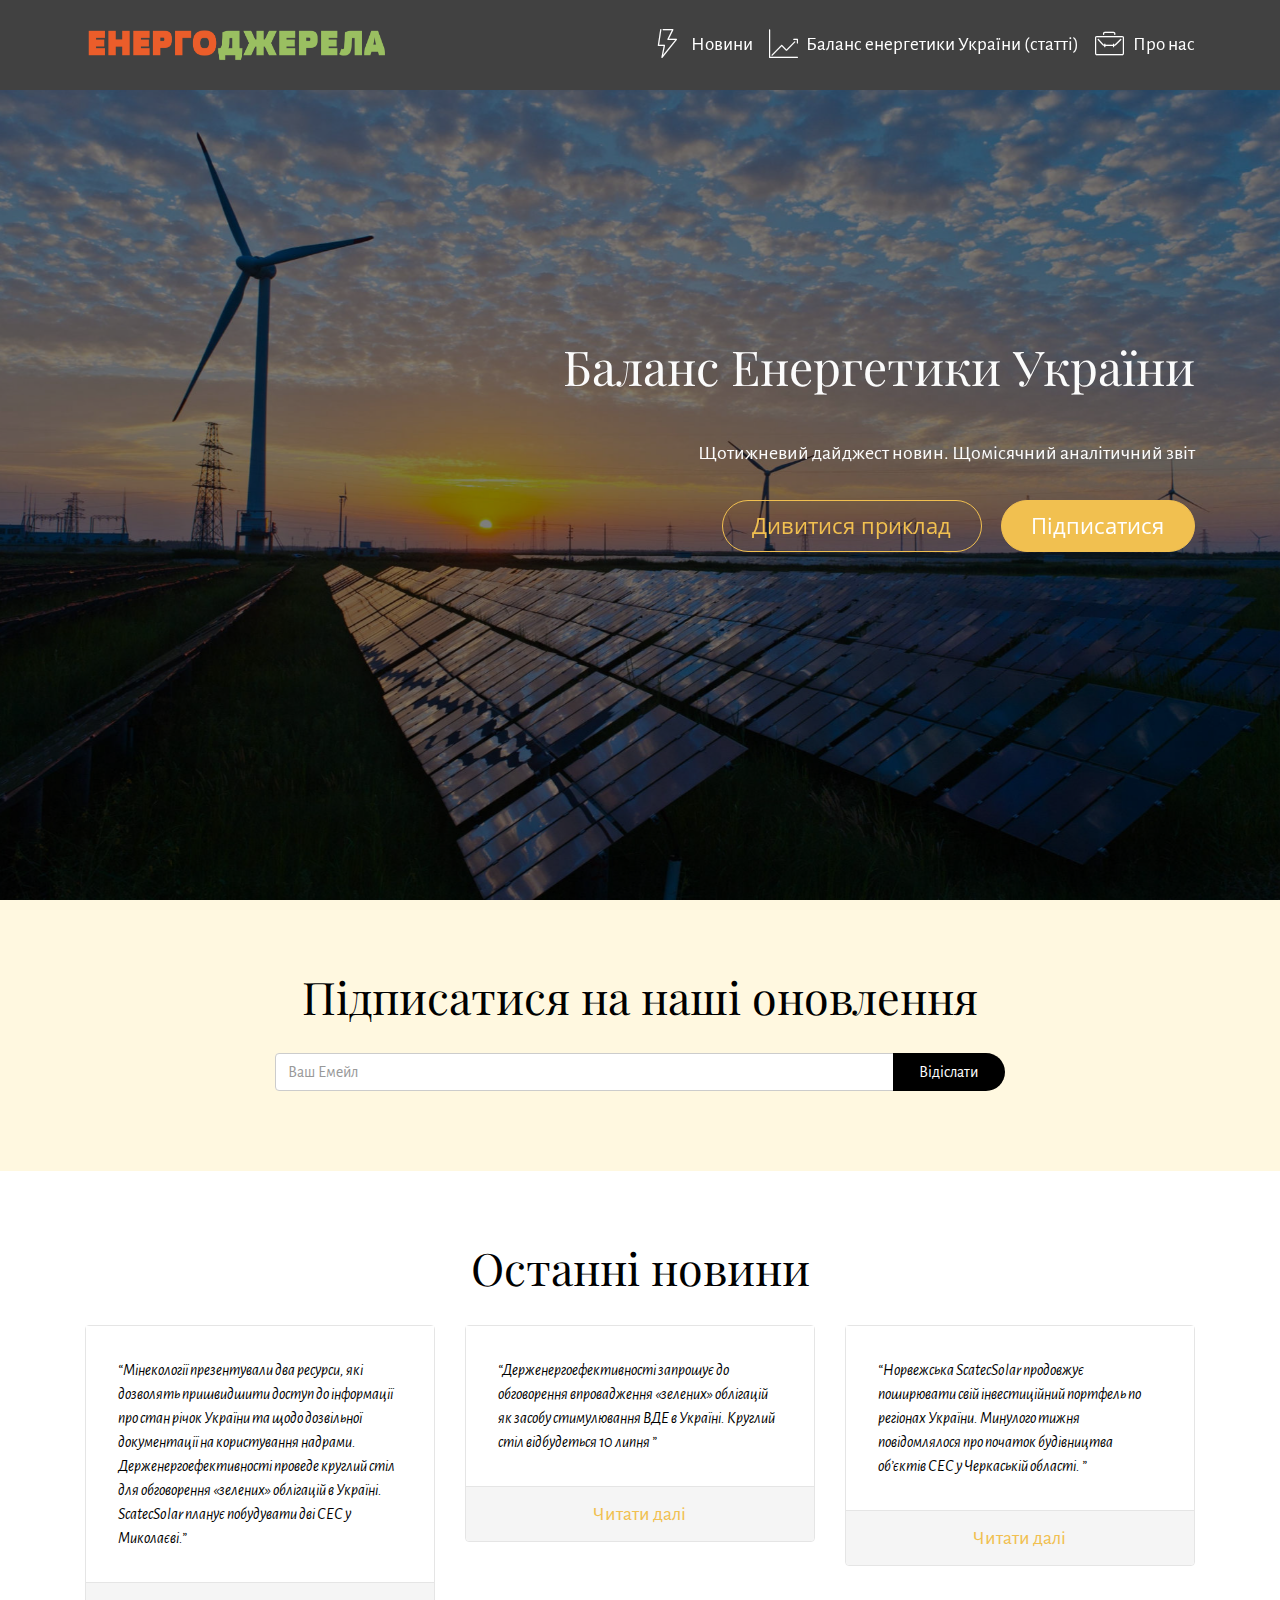
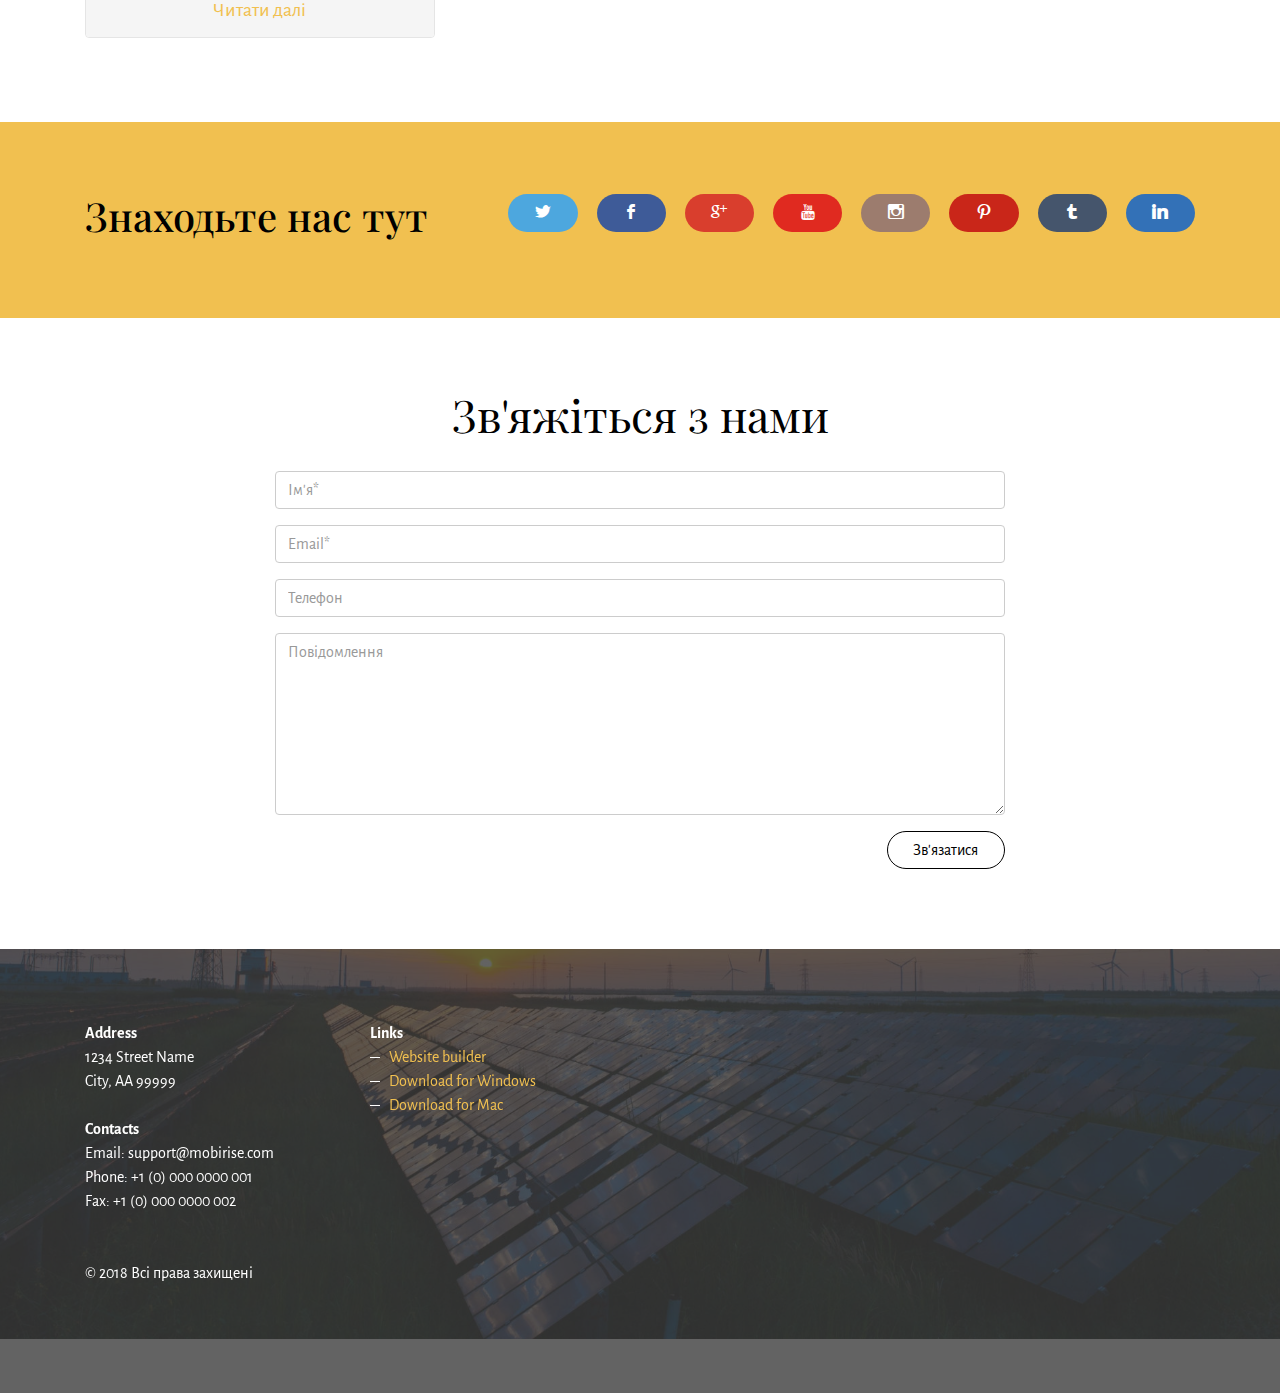
==== index.html @ 40e5450a "create github pages" ====
<!DOCTYPE html>
<html >
<head>
  <!-- Site made with Mobirise Website Builder v4.7.7, https://mobirise.com -->
  <meta charset="UTF-8">
  <meta http-equiv="X-UA-Compatible" content="IE=edge">
  <meta name="generator" content="Mobirise v4.7.7, mobirise.com">
  <meta name="viewport" content="width=device-width, initial-scale=1, minimum-scale=1">
  <link rel="shortcut icon" href="assets/images/logo-enerho-1031x128.png" type="image/x-icon">
  <meta name="description" content="">
  <title>Home</title>
  <link rel="stylesheet" href="https://fonts.googleapis.com/css?family=Alegreya+Sans:400,700&subset=latin,vietnamese,latin-ext">
  <link rel="stylesheet" href="assets/web/assets/mobirise-icons/mobirise-icons.css">
  <link rel="stylesheet" href="https://fonts.googleapis.com/css?family=Playfair+Display:400,700&subset=latin,cyrillic">
  <link rel="stylesheet" href="assets/tether/tether.min.css">
  <link rel="stylesheet" href="assets/bootstrap/css/bootstrap.min.css">
  <link rel="stylesheet" href="assets/socicon/css/socicon.min.css">
  <link rel="stylesheet" href="assets/dropdown-menu/style.light.css">
  <link rel="stylesheet" href="assets/puritym/css/style.css">
  <link rel="stylesheet" href="assets/mobirise/css/mbr-additional.css" type="text/css">
  
  
  
</head>
<body>
  <section id="dropdown-menu-2btn-b" data-rv-view="50">

    <nav class="navbar navbar-dropdown">

        <div class="container">

            <div class="navbar-brand">
                <a href="index.html" class="navbar-logo"><img src="assets/images/logo-enerho-1031x128.png" alt="Mobirise"></a>
                
            </div>

            <button class="navbar-toggler pull-xs-right hidden-md-up" type="button" data-toggle="collapse" data-target="#exCollapsingNavbar">
                <div class="hamburger-icon"></div>
            </button>

            <ul class="nav-dropdown collapse pull-xs-right navbar-toggleable-sm nav navbar-nav" id="exCollapsingNavbar"><li class="nav-item"><a class="nav-link link" href="page1.html" aria-expanded="false"><span class="mbri-speed mbr-iconfont mbr-iconfont-btn"></span>Новини</a></li><li class="nav-item"><a class="nav-link link" href="page1.html" aria-expanded="false"><span class="mbri-growing-chart mbr-iconfont mbr-iconfont-btn"></span>Баланс енергетики України (статті)</a></li><li class="nav-item"><a class="nav-link link" href="page1.html"><span class="mbri-briefcase mbr-iconfont mbr-iconfont-btn"></span>Про нас</a></li></ul>

        </div>

    </nav>

</section>

<section class="mbr-section mbr-section-full mbr-parallax-background mbr-after-navbar" id="header2-2" data-rv-view="2" style="background-image: url(assets/images/electricity-sun-wind-forces-of-nature-wallpaper-2000x1331.jpg);">
    <div class="mbr-table-cell">
        <div class="mbr-overlay" style="opacity: 0.5; background-color: rgb(0, 0, 0);"></div>
        <div class="container">
            <div class="row">
                <div class="col-md-8 col-md-offset-4 text-xs-right">

                    <h1 class="mbr-section-title display-1">Баланс Енергетики України</h1>
                    <p class="lead">Щотижневий дайджест новин. Щомісячний аналітичний звіт</p>
                    <div class="mbr-buttons--left"><a class="btn btn-lg btn-warning-outline btn-secondary-outline" href="page1.html">Дивитися приклад</a> <a class="btn btn-lg btn-warning" href="index.html#form2-6">Підписатися</a></div>
                </div>
            </div>
        </div>
        
    </div>
</section>

<section class="mbr-section mbr-section-small" id="form2-6" data-rv-view="32" style="background-color: rgb(255, 248, 224); padding-top: 4.5rem; padding-bottom: 4.5rem;">
    
    <div class="container">
        <div class="row">
            <div class="col-sm-8 col-sm-offset-2" data-form-type="formoid">
                <h2 class="mbr-section-title display-3 text-xs-center">Підписатися на наші оновлення</h2>

                <div data-form-alert="true"><div hidden="" data-form-alert-success="true">Дякуємо за підписку!</div></div>
                <form class="mbr-form" action="https://mobirise.com/" method="post" data-form-title="Підписатися на наші оновлення">
                    <input type="hidden" value="pR+FbJEIrYT7372ctAnaQL31yQgKYJOZTp+23xJCM6tE4gSgeoQeNXgw4cIJwCuSMm/jZJy8dWUUa1SoSHeRW8+IX+NRhlE4Rinzr7LHMWh6INd9z0HMvEMZ0yv+k1S1" data-form-email="true">
                    <div class="input-group">
                        <input type="email" class="form-control" name="email" required="" placeholder="Ваш Емейл" data-form-field="Email">
                        <span class="input-group-btn"><button type="submit" class="btn btn-black">Відіслати</button></span>
                    </div>
                </form>
            </div>
        </div>
    </div>
</section>

<section class="mbr-section mbr-section-small" id="testimonials1-4" data-rv-view="10" style="background-color: rgb(255, 255, 255); padding-top: 4.5rem; padding-bottom: 4.5rem;">
    <div>
        
        <div class="container">
            <h2 class="mbr-section-title display-3 text-xs-center">Останні новини</h2>

            <div class="row mbr-testimonial-cards">
                <div class="col-xs-12 col-sm-6 col-md-4">
                    <div class="card">
                        <div class="card-block"><em>“Мінекології презентували два ресурси, які дозволять пришвидшити доступ до інформації про стан річок України та щодо дозвільної документації на користування надрами.  Держенергоефективності проведе круглий стіл для обговорення «зелених» облігацій в Україні. ScatecSolar планує побудувати дві СЕС у Миколаєві.</em><em style="font-size: 1rem;">”</em></div>
                        <div class="card-footer text-muted">
                            <div><a href="page1.html">Читати далі</a></div>
                            <small></small>
                        </div>
                    </div>
                </div><div class="col-xs-12 col-sm-6 col-md-4">
                    <div class="card">
                        <div class="card-block"><em>“Держенергоефективності запрошує до обговорення впровадження «зелених» облігацій як засобу стимулювання ВДЕ в Україні. Круглий стіл відбудеться 10 липня ”</em></div>
                        <div class="card-footer text-muted">
                            <div><a href="page1.html">Читати далі</a></div>
                            <small></small>
                        </div>
                    </div>
                </div><div class="col-xs-12 col-sm-6 col-md-4">
                    <div class="card">
                        <div class="card-block"><em>“Норвежська ScatecSolar продовжує поширювати свій інвестиційний портфель по регіонах України. Минулого тижня повідомлялося про початок будівництва об’єктів СЕС у Черкаській області. ”</em></div>
                        <div class="card-footer text-muted">
                            <div><a href="page1.html">Читати далі</a></div>
                            <small></small>
                        </div>
                    </div>
                </div>
            </div>
        </div>
    </div>
</section>

<section class="mbr-section mbr-section-small" id="social-buttons2-8" data-rv-view="8" style="background-color: rgb(241, 192, 80); padding-top: 4.5rem; padding-bottom: 4.5rem;">
    

    <div class="container">
        <div class="row">
            <div class="col-sm-4">
                <h2 class="mbr-section-title h1">Знаходьте нас тут</h2>
            </div>
            <div class="col-sm-8 text-xs-right"><a class="btn btn-social socicon-bg-twitter" title="Twitter" target="_blank" href="https://twitter.com/mobirise"><i class="socicon socicon-twitter"></i></a> <a class="btn btn-social socicon-bg-facebook" title="Facebook" target="_blank" href="https://www.facebook.com/pages/Mobirise/1616226671953247"><i class="socicon socicon-facebook"></i></a> <a class="btn btn-social socicon-bg-google" title="Google+" target="_blank" href="https://plus.google.com/u/0/+Mobirise/posts"><i class="socicon socicon-google"></i></a> <a class="btn btn-social socicon-bg-youtube" title="YouTube" target="_blank" href="https://www.youtube.com/channel/UCt_tncVAetpK5JeM8L-8jyw"><i class="socicon socicon-youtube"></i></a> <a class="btn btn-social socicon-bg-instagram" title="Instagram" target="_blank" href="https://instagram.com/mobirise/"><i class="socicon socicon-instagram"></i></a> <a class="btn btn-social socicon-bg-pinterest" title="Pinterest" target="_blank" href="https://www.pinterest.com/mobirise/"><i class="socicon socicon-pinterest"></i></a> <a class="btn btn-social socicon-bg-tumblr" title="Tumblr" target="_blank" href="http://mobirise.tumblr.com/"><i class="socicon socicon-tumblr"></i></a> <a class="btn btn-social socicon-bg-linkedin" title="LinkedIn" target="_blank" href="https://www.linkedin.com/in/mobirise"><i class="socicon socicon-linkedin"></i></a> </div>
        </div>
    </div>
</section>

<section class="mbr-section mbr-section-small" id="form1-5" data-rv-view="23" style="background-color: rgb(255, 255, 255); padding-top: 4.5rem; padding-bottom: 4.5rem;">
    
    <div class="container">
        <div class="row">
            <div class="col-sm-8 col-sm-offset-2" data-form-type="formoid">
                <h2 class="mbr-section-title display-3 text-xs-center">Зв'яжіться з нами</h2>

                <div data-form-alert="true"><div hidden="" data-form-alert-success="true">Дякуємо!</div></div>
                <form action="https://mobirise.com/" method="post" data-form-title="Зв'яжіться з нами">
                    <input type="hidden" value="eHgfScP4XXVZ+sirzRqWaJM629fiTM8zpfvNimyrXsqeGJUYnBtvLeZzjYCleZl8GwssUXX8sgqWxPAgcrKhMS+zZQc3C5O+Sl+Zhk5UfDrB5ilwF7piL2Frz/4HU7Kc" data-form-email="true">
                    <div class="form-group">
                        <input type="text" class="form-control" name="name" required="" placeholder="Ім'я*" data-form-field="Name">
                    </div>
                    <div class="form-group">
                        <input type="email" class="form-control" name="email" required="" placeholder="Email*" data-form-field="Email">
                    </div>
                    <div class="form-group">
                        <input type="tel" class="form-control" name="phone" placeholder="Телефон" data-form-field="Phone">
                    </div>
                    <div class="form-group">
                        <textarea class="form-control" name="message" rows="7" placeholder="Повідомлення" data-form-field="Message"></textarea>
                    </div>
                    <div class="text-xs-right"><button type="submit" class="btn btn-secondary-outline">Зв'язатися</button></div>
                </form>
            </div>
        </div>
    </div>
</section>

<section class="mbr-section mbr-section-small mbr-footer mbr-parallax-background" id="contacts2-a" data-rv-view="48" style="background-image: url(assets/images/electricity-sun-wind-forces-of-nature-wallpaper-2000x1331.jpg); padding-top: 4.5rem; padding-bottom: 4.5rem;">
    <div class="mbr-overlay" style="opacity: 0.8; background-color: rgb(60, 60, 60);"></div>
    <div class="container">
        <div class="row">
            <div class="col-xs-12 col-md-3">
                <p><strong>Address</strong><br>
1234 Street Name<br>
City, AA 99999<br><br>
<strong>Contacts</strong><br>
Email: support@mobirise.com<br>
Phone: +1 (0) 000 0000 001<br>
Fax: +1 (0) 000 0000 002<br><br><br>© 2018 Всі права захищені</p>
            </div>
            <div class="col-xs-12 col-md-3"><strong>Links</strong><ul><li><a href="https://mobirise.com/">Website builder</a></li><li><a href="https://mobirise.com/mobirise-free-win.zip">Download for Windows</a></li><li><a href="https://mobirise.com/mobirise-free-mac.zip">Download for Mac</a></li></ul></div>
            <div class="col-xs-12 col-md-6">
                <div class="mbr-map"><iframe frameborder="0" style="border:0" src="https://www.google.com/maps/embed/v1/place?key=AIzaSyA0Dx_boXQiwvdz8sJHoYeZNVTdoWONYkU&amp;q=place_id:ChIJn6wOs6lZwokRLKy1iqRcoKw" allowfullscreen=""></iframe></div>
            </div>
        </div>
    </div>
</section>


  <script src="assets/web/assets/jquery/jquery.min.js"></script>
  <script src="assets/tether/tether.min.js"></script>
  <script src="assets/bootstrap/js/bootstrap.min.js"></script>
  <script src="assets/smooth-scroll/smooth-scroll.js"></script>
  <script src="assets/jarallax/jarallax.js"></script>
  <script src="assets/dropdown-menu/script.js"></script>
  <script src="assets/puritym/js/script.js"></script>
  <script src="assets/formoid/formoid.min.js"></script>
  
  
</body>
</html>
---- assets/web/assets/mobirise-icons/mobirise-icons.css ----
@font-face {
  font-family: 'MobiriseIcons';
  src:  url('mobirise-icons.eot?spat4u');
  src:  url('mobirise-icons.eot?spat4u#iefix') format('embedded-opentype'),
    url('mobirise-icons.ttf?spat4u') format('truetype'),
    url('mobirise-icons.woff?spat4u') format('woff'),
    url('mobirise-icons.svg?spat4u#MobiriseIcons') format('svg');
  font-weight: normal;
  font-style: normal;
}

[class^="mbri-"], [class*=" mbri-"] {
  /* use !important to prevent issues with browser extensions that change fonts */
  font-family: MobiriseIcons !important;
  speak: none;
  font-style: normal;
  font-weight: normal;
  font-variant: normal;
  text-transform: none;
  line-height: 1;

  /* Better Font Rendering =========== */
  -webkit-font-smoothing: antialiased;
  -moz-osx-font-smoothing: grayscale;
}

.mbri-add-submenu:before {
  content: "\e900";
}
.mbri-alert:before {
  content: "\e901";
}
.mbri-align-center:before {
  content: "\e902";
}
.mbri-align-justify:before {
  content: "\e903";
}
.mbri-align-left:before {
  content: "\e904";
}
.mbri-align-right:before {
  content: "\e905";
}
.mbri-android:before {
  content: "\e906";
}
.mbri-apple:before {
  content: "\e907";
}
.mbri-arrow-down:before {
  content: "\e908";
}
.mbri-arrow-next:before {
  content: "\e909";
}
.mbri-arrow-prev:before {
  content: "\e90a";
}
.mbri-arrow-up:before {
  content: "\e90b";
}
.mbri-bold:before {
  content: "\e90c";
}
.mbri-bookmark:before {
  content: "\e90d";
}
.mbri-bootstrap:before {
  content: "\e90e";
}
.mbri-briefcase:before {
  content: "\e90f";
}
.mbri-browse:before {
  content: "\e910";
}
.mbri-bulleted-list:before {
  content: "\e911";
}
.mbri-calendar:before {
  content: "\e912";
}
.mbri-camera:before {
  content: "\e913";
}
.mbri-cart-add:before {
  content: "\e914";
}
.mbri-cart-full:before {
  content: "\e915";
}
.mbri-cash:before {
  content: "\e916";
}
.mbri-change-style:before {
  content: "\e917";
}
.mbri-chat:before {
  content: "\e918";
}
.mbri-clock:before {
  content: "\e919";
}
.mbri-close:before {
  content: "\e91a";
}
.mbri-cloud:before {
  content: "\e91b";
}
.mbri-code:before {
  content: "\e91c";
}
.mbri-contact-form:before {
  content: "\e91d";
}
.mbri-credit-card:before {
  content: "\e91e";
}
.mbri-cursor-click:before {
  content: "\e91f";
}
.mbri-cust-feedback:before {
  content: "\e920";
}
.mbri-database:before {
  content: "\e921";
}
.mbri-delivery:before {
  content: "\e922";
}
.mbri-desktop:before {
  content: "\e923";
}
.mbri-devices:before {
  content: "\e924";
}
.mbri-down:before {
  content: "\e925";
}
.mbri-download:before {
  content: "\e989";
}
.mbri-drag-n-drop:before {
  content: "\e927";
}
.mbri-drag-n-drop2:before {
  content: "\e928";
}
.mbri-edit:before {
  content: "\e929";
}
.mbri-edit2:before {
  content: "\e92a";
}
.mbri-error:before {
  content: "\e92b";
}
.mbri-extension:before {
  content: "\e92c";
}
.mbri-features:before {
  content: "\e92d";
}
.mbri-file:before {
  content: "\e92e";
}
.mbri-flag:before {
  content: "\e92f";
}
.mbri-folder:before {
  content: "\e930";
}
.mbri-gift:before {
  content: "\e931";
}
.mbri-github:before {
  content: "\e932";
}
.mbri-globe:before {
  content: "\e933";
}
.mbri-globe-2:before {
  content: "\e934";
}
.mbri-growing-chart:before {
  content: "\e935";
}
.mbri-hearth:before {
  content: "\e936";
}
.mbri-help:before {
  content: "\e937";
}
.mbri-home:before {
  content: "\e938";
}
.mbri-hot-cup:before {
  content: "\e939";
}
.mbri-idea:before {
  content: "\e93a";
}
.mbri-image-gallery:before {
  content: "\e93b";
}
.mbri-image-slider:before {
  content: "\e93c";
}
.mbri-info:before {
  content: "\e93d";
}
.mbri-italic:before {
  content: "\e93e";
}
.mbri-key:before {
  content: "\e93f";
}
.mbri-laptop:before {
  content: "\e940";
}
.mbri-layers:before {
  content: "\e941";
}
.mbri-left-right:before {
  content: "\e942";
}
.mbri-left:before {
  content: "\e943";
}
.mbri-letter:before {
  content: "\e944";
}
.mbri-like:before {
  content: "\e945";
}
.mbri-link:before {
  content: "\e946";
}
.mbri-lock:before {
  content: "\e947";
}
.mbri-login:before {
  content: "\e948";
}
.mbri-logout:before {
  content: "\e949";
}
.mbri-magic-stick:before {
  content: "\e94a";
}
.mbri-map-pin:before {
  content: "\e94b";
}
.mbri-menu:before {
  content: "\e94c";
}
.mbri-mobile:before {
  content: "\e94d";
}
.mbri-mobile2:before {
  content: "\e94e";
}
.mbri-mobirise:before {
  content: "\e94f";
}
.mbri-more-horizontal:before {
  content: "\e950";
}
.mbri-more-vertical:before {
  content: "\e951";
}
.mbri-music:before {
  content: "\e952";
}
.mbri-new-file:before {
  content: "\e953";
}
.mbri-numbered-list:before {
  content: "\e954";
}
.mbri-opened-folder:before {
  content: "\e955";
}
.mbri-pages:before {
  content: "\e956";
}
.mbri-paper-plane:before {
  content: "\e957";
}
.mbri-paperclip:before {
  content: "\e958";
}
.mbri-photo:before {
  content: "\e959";
}
.mbri-photos:before {
  content: "\e95a";
}
.mbri-pin:before {
  content: "\e95b";
}
.mbri-play:before {
  content: "\e95c";
}
.mbri-plus:before {
  content: "\e95d";
}
.mbri-preview:before {
  content: "\e95e";
}
.mbri-print:before {
  content: "\e95f";
}
.mbri-protect:before {
  content: "\e960";
}
.mbri-question:before {
  content: "\e961";
}
.mbri-quote-left:before {
  content: "\e962";
}
.mbri-quote-right:before {
  content: "\e963";
}
.mbri-refresh:before {
  content: "\e964";
}
.mbri-responsive:before {
  content: "\e965";
}
.mbri-right:before {
  content: "\e966";
}
.mbri-rocket:before {
  content: "\e967";
}
.mbri-sad-face:before {
  content: "\e968";
}
.mbri-sale:before {
  content: "\e969";
}
.mbri-save:before {
  content: "\e96a";
}
.mbri-search:before {
  content: "\e96b";
}
.mbri-setting:before {
  content: "\e96c";
}
.mbri-setting2:before {
  content: "\e96d";
}
.mbri-setting3:before {
  content: "\e96e";
}
.mbri-share:before {
  content: "\e96f";
}
.mbri-shopping-bag:before {
  content: "\e970";
}
.mbri-shopping-basket:before {
  content: "\e971";
}
.mbri-shopping-cart:before {
  content: "\e972";
}
.mbri-sites:before {
  content: "\e973";
}
.mbri-smile-face:before {
  content: "\e974";
}
.mbri-speed:before {
  content: "\e975";
}
.mbri-star:before {
  content: "\e976";
}
.mbri-success:before {
  content: "\e977";
}
.mbri-sun:before {
  content: "\e978";
}
.mbri-sun2:before {
  content: "\e979";
}
.mbri-tablet:before {
  content: "\e97a";
}
.mbri-tablet-vertical:before {
  content: "\e97b";
}
.mbri-target:before {
  content: "\e97c";
}
.mbri-timer:before {
  content: "\e97d";
}
.mbri-to-ftp:before {
  content: "\e97e";
}
.mbri-to-local-drive:before {
  content: "\e97f";
}
.mbri-touch-swipe:before {
  content: "\e980";
}
.mbri-touch:before {
  content: "\e981";
}
.mbri-trash:before {
  content: "\e982";
}
.mbri-underline:before {
  content: "\e983";
}
.mbri-unlink:before {
  content: "\e984";
}
.mbri-unlock:before {
  content: "\e985";
}
.mbri-up-down:before {
  content: "\e986";
}
.mbri-up:before {
  content: "\e987";
}
.mbri-update:before {
  content: "\e988";
}
.mbri-upload:before {
 content: "\e926"; 
}
.mbri-user:before {
  content: "\e98a";
}
.mbri-user2:before {
  content: "\e98b";
}
.mbri-users:before {
  content: "\e98c";
}
.mbri-video:before {
  content: "\e98d";
}
.mbri-video-play:before {
  content: "\e98e";
}
.mbri-watch:before {
  content: "\e98f";
}
.mbri-website-theme:before {
  content: "\e990";
}
.mbri-wifi:before {
  content: "\e991";
}
.mbri-windows:before {
  content: "\e992";
}
.mbri-zoom-out:before {
  content: "\e993";
}
.mbri-redo:before {
  content: "\e994";
}
.mbri-undo:before {
  content: "\e995";
}
---- assets/socicon/css/socicon.min.css ----
@font-face{font-family:'socicon';src:url('../fonts/socicon.eot');src:url('../fonts/socicon.eot?#iefix') format('embedded-opentype'),url('../fonts/socicon.woff') format('woff'),url('../fonts/socicon.woff2') format('woff2'),url('../fonts/socicon.ttf') format('truetype'),url('../fonts/socicon.svg#sociconregular') format('svg');font-weight:normal;font-style:normal}.socicon{position:relative;top:1px;display:inline-block;font-family:'socicon';font-style:normal;font-weight:normal;line-height:1;text-transform:none !important;-webkit-font-smoothing:antialiased;-moz-osx-font-smoothing:grayscale}.socicon-twitter:before{content:"a"}.socicon-facebook:before{content:"b"}.socicon-google:before{content:"c"}.socicon-pinterest:before{content:"d"}.socicon-foursquare:before{content:"e"}.socicon-yahoo:before{content:"f"}.socicon-skype:before{content:"g"}.socicon-yelp:before{content:"h"}.socicon-feedburner:before{content:"i"}.socicon-linkedin:before{content:"j"}.socicon-viadeo:before{content:"k"}.socicon-xing:before{content:"l"}.socicon-myspace:before{content:"m"}.socicon-soundcloud:before{content:"n"}.socicon-spotify:before{content:"o"}.socicon-grooveshark:before{content:"p"}.socicon-lastfm:before{content:"q"}.socicon-youtube:before{content:"r"}.socicon-vimeo:before{content:"s"}.socicon-dailymotion:before{content:"t"}.socicon-vine:before{content:"u"}.socicon-flickr:before{content:"v"}.socicon-500px:before{content:"w"}.socicon-instagram:before{content:"x"}.socicon-wordpress:before{content:"y"}.socicon-tumblr:before{content:"z"}.socicon-blogger:before{content:"A"}.socicon-technorati:before{content:"B"}.socicon-reddit:before{content:"C"}.socicon-dribbble:before{content:"D"}.socicon-stumbleupon:before{content:"E"}.socicon-digg:before{content:"F"}.socicon-envato:before{content:"G"}.socicon-behance:before{content:"H"}.socicon-delicious:before{content:"I"}.socicon-deviantart:before{content:"J"}.socicon-forrst:before{content:"K"}.socicon-play:before{content:"L"}.socicon-zerply:before{content:"M"}.socicon-wikipedia:before{content:"N"}.socicon-apple:before{content:"O"}.socicon-flattr:before{content:"P"}.socicon-github:before{content:"Q"}.socicon-chimein:before{content:"R"}.socicon-friendfeed:before{content:"S"}.socicon-newsvine:before{content:"T"}.socicon-identica:before{content:"U"}.socicon-bebo:before{content:"V"}.socicon-zynga:before{content:"W"}.socicon-steam:before{content:"X"}.socicon-xbox:before{content:"Y"}.socicon-windows:before{content:"Z"}.socicon-outlook:before{content:"1"}.socicon-coderwall:before{content:"2"}.socicon-tripadvisor:before{content:"3"}.socicon-appnet:before{content:"4"}.socicon-goodreads:before{content:"5"}.socicon-tripit:before{content:"6"}.socicon-lanyrd:before{content:"7"}.socicon-slideshare:before{content:"8"}.socicon-buffer:before{content:"9"}.socicon-rss:before{content:","}.socicon-vkontakte:before{content:";"}.socicon-disqus:before{content:":"}.socicon-houzz:before{content:"+"}.socicon-mail:before{content:"@"}.socicon-patreon:before{content:"="}.socicon-paypal:before{content:"-"}.socicon-playstation:before{content:"^"}.socicon-smugmug:before{content:"¨"}.socicon-swarm:before{content:"$"}.socicon-triplej:before{content:"*"}.socicon-yammer:before{content:"&"}.socicon-stackoverflow:before{content:"("}.socicon-drupal:before{content:"#"}.socicon-odnoklassniki:before{content:"."}.socicon-android:before{content:"_"}.socicon-meetup:before{content:"]"}.socicon-persona:before{content:")"}.socicon-amazon:before{content:"£"}.socicon-ello:before{content:"'"}.socicon-mixcloud:before{content:"\""}.socicon-8tracks:before{content:"}"}.socicon-twitch:before{content:"{"}.socicon-bg-twitter{background:#4da7de}.socicon-bg-twitter:hover{background:#4da7de !important}.socicon-bg-facebook{background:#3e5b98}.socicon-bg-facebook:hover{background:#3e5b98 !important}.socicon-bg-google{background:#d93e2d}.socicon-bg-google:hover{background:#d93e2d !important}.socicon-bg-pinterest{background:#c92619}.socicon-bg-pinterest:hover{background:#c92619 !important}.socicon-bg-foursquare{background:#f94877}.socicon-bg-foursquare:hover{background:#f94877 !important}.socicon-bg-yahoo{background:#6e2a85}.socicon-bg-yahoo:hover{background:#6e2a85 !important}.socicon-bg-skype{background:#28abe3}.socicon-bg-skype:hover{background:#28abe3 !important}.socicon-bg-yelp{background:#c83218}.socicon-bg-yelp:hover{background:#c83218 !important}.socicon-bg-feedburner{background:#fc0}.socicon-bg-feedburner:hover{background:#fc0 !important}.socicon-bg-linkedin{background:#3371b7}.socicon-bg-linkedin:hover{background:#3371b7 !important}.socicon-bg-viadeo{background:#e4a000}.socicon-bg-viadeo:hover{background:#e4a000 !important}.socicon-bg-xing{background:#005a60}.socicon-bg-xing:hover{background:#005a60 !important}.socicon-bg-myspace{background:#323232}.socicon-bg-myspace:hover{background:#323232 !important}.socicon-bg-soundcloud{background:#fe3801}.socicon-bg-soundcloud:hover{background:#fe3801 !important}.socicon-bg-spotify{background:#7bb342}.socicon-bg-spotify:hover{background:#7bb342 !important}.socicon-bg-grooveshark{background:#000}.socicon-bg-grooveshark:hover{background:#000 !important}.socicon-bg-lastfm{background:#d41316}.socicon-bg-lastfm:hover{background:#d41316 !important}.socicon-bg-youtube{background:#e02a20}.socicon-bg-youtube:hover{background:#e02a20 !important}.socicon-bg-vimeo{background:#51b5e7}.socicon-bg-vimeo:hover{background:#51b5e7 !important}.socicon-bg-dailymotion{background:#004e72}.socicon-bg-dailymotion:hover{background:#004e72 !important}.socicon-bg-vine{background:#00b389}.socicon-bg-vine:hover{background:#00b389 !important}.socicon-bg-flickr{background:#1e1e1b}.socicon-bg-flickr:hover{background:#1e1e1b !important}.socicon-bg-500px{background:#58a9de}.socicon-bg-500px:hover{background:#58a9de !important}.socicon-bg-instagram{background:#9c7c6e}.socicon-bg-instagram:hover{background:#9c7c6e !important}.socicon-bg-wordpress{background:#464646}.socicon-bg-wordpress:hover{background:#464646 !important}.socicon-bg-tumblr{background:#45556c}.socicon-bg-tumblr:hover{background:#45556c !important}.socicon-bg-blogger{background:#ec661c}.socicon-bg-blogger:hover{background:#ec661c !important}.socicon-bg-technorati{background:#5cb030}.socicon-bg-technorati:hover{background:#5cb030 !important}.socicon-bg-reddit{background:#e74a1e}.socicon-bg-reddit:hover{background:#e74a1e !important}.socicon-bg-dribbble{background:#e84d88}.socicon-bg-dribbble:hover{background:#e84d88 !important}.socicon-bg-stumbleupon{background:#e64011}.socicon-bg-stumbleupon:hover{background:#e64011 !important}.socicon-bg-digg{background:#1d1d1b}.socicon-bg-digg:hover{background:#1d1d1b !important}.socicon-bg-envato{background:#597c3a}.socicon-bg-envato:hover{background:#597c3a !important}.socicon-bg-behance{background:#000}.socicon-bg-behance:hover{background:#000 !important}.socicon-bg-delicious{background:#020202}.socicon-bg-delicious:hover{background:#020202 !important}.socicon-bg-deviantart{background:#c5d200}.socicon-bg-deviantart:hover{background:#c5d200 !important}.socicon-bg-forrst{background:#5b9a68}.socicon-bg-forrst:hover{background:#5b9a68 !important}.socicon-bg-play{background:#000}.socicon-bg-play:hover{background:#000 !important}.socicon-bg-zerply{background:#9dbc7a}.socicon-bg-zerply:hover{background:#9dbc7a !important}.socicon-bg-wikipedia{background:#000}.socicon-bg-wikipedia:hover{background:#000 !important}.socicon-bg-apple{background:#b9bfc1}.socicon-bg-apple:hover{background:#b9bfc1 !important}.socicon-bg-flattr{background:#f67c1a}.socicon-bg-flattr:hover{background:#f67c1a !important}.socicon-bg-github{background:#221e1b}.socicon-bg-github:hover{background:#221e1b !important}.socicon-bg-chimein{background:#888688}.socicon-bg-chimein:hover{background:#888688 !important}.socicon-bg-friendfeed{background:#2f72c4}.socicon-bg-friendfeed:hover{background:#2f72c4 !important}.socicon-bg-newsvine{background:#075b2f}.socicon-bg-newsvine:hover{background:#075b2f !important}.socicon-bg-identica{background:#000}.socicon-bg-identica:hover{background:#000 !important}.socicon-bg-bebo{background:#ef1011}.socicon-bg-bebo:hover{background:#ef1011 !important}.socicon-bg-zynga{background:#dc0606}.socicon-bg-zynga:hover{background:#dc0606 !important}.socicon-bg-steam{background:#8f8d8a}.socicon-bg-steam:hover{background:#8f8d8a !important}.socicon-bg-xbox{background:#92c83e}.socicon-bg-xbox:hover{background:#92c83e !important}.socicon-bg-windows{background:#00bdf6}.socicon-bg-windows:hover{background:#00bdf6 !important}.socicon-bg-outlook{background:#0072c6}.socicon-bg-outlook:hover{background:#0072c6 !important}.socicon-bg-coderwall{background:#3e8dcc}.socicon-bg-coderwall:hover{background:#3e8dcc !important}.socicon-bg-tripadvisor{background:#000}.socicon-bg-tripadvisor:hover{background:#000 !important}.socicon-bg-appnet{background:#494949}.socicon-bg-appnet:hover{background:#494949 !important}.socicon-bg-goodreads{background:#463020}.socicon-bg-goodreads:hover{background:#463020 !important}.socicon-bg-tripit{background:#1982c3}.socicon-bg-tripit:hover{background:#1982c3 !important}.socicon-bg-lanyrd{background:#3c80c9}.socicon-bg-lanyrd:hover{background:#3c80c9 !important}.socicon-bg-slideshare{background:#4ba3a6}.socicon-bg-slideshare:hover{background:#4ba3a6 !important}.socicon-bg-buffer{background:#000}.socicon-bg-buffer:hover{background:#000 !important}.socicon-bg-rss{background:#f26109}.socicon-bg-rss:hover{background:#f26109 !important}.socicon-bg-vkontakte{background:#5a7fa6}.socicon-bg-vkontakte:hover{background:#5a7fa6 !important}.socicon-bg-disqus{background:#2e9fff}.socicon-bg-disqus:hover{background:#2e9fff !important}.socicon-bg-houzz{background:#7cc04b}.socicon-bg-houzz:hover{background:#7cc04b !important}.socicon-bg-mail{background:#000}.socicon-bg-mail:hover{background:#000 !important}.socicon-bg-patreon{background:#e44727}.socicon-bg-patreon:hover{background:#e44727 !important}.socicon-bg-paypal{background:#009cde}.socicon-bg-paypal:hover{background:#009cde !important}.socicon-bg-playstation{background:#000}.socicon-bg-playstation:hover{background:#000 !important}.socicon-bg-smugmug{background:#acfd32}.socicon-bg-smugmug:hover{background:#acfd32 !important}.socicon-bg-swarm{background:#fc9d3c}.socicon-bg-swarm:hover{background:#fc9d3c !important}.socicon-bg-triplej{background:#e53531}.socicon-bg-triplej:hover{background:#e53531 !important}.socicon-bg-yammer{background:#1175c4}.socicon-bg-yammer:hover{background:#1175c4 !important}.socicon-bg-stackoverflow{background:#fd9827}.socicon-bg-stackoverflow:hover{background:#fd9827 !important}.socicon-bg-drupal{background:#00598e}.socicon-bg-drupal:hover{background:#00598e !important}.socicon-bg-odnoklassniki{background:#f48420}.socicon-bg-odnoklassniki:hover{background:#f48420 !important}.socicon-bg-android{background:#8ec047}.socicon-bg-android:hover{background:#8ec047 !important}.socicon-bg-meetup{background:#e2373c}.socicon-bg-meetup:hover{background:#e2373c !important}.socicon-bg-persona{background:#e6753d}.socicon-bg-persona:hover{background:#e6753d !important}.socicon-bg-amazon{background:#f90}.socicon-bg-amazon:hover{background:#f90 !important}.socicon-bg-ello{background:#000}.socicon-bg-ello:hover{background:#000 !important}.socicon-bg-mixcloud{background:#314359}.socicon-bg-mixcloud:hover{background:#314359 !important}.socicon-bg-8tracks{background:#122c4b}.socicon-bg-8tracks:hover{background:#122c4b !important}.socicon-bg-twitch{background:#6441a5}.socicon-bg-twitch:hover{background:#6441a5 !important}
---- assets/dropdown-menu/style.light.css ----
.navbar-dropdown-open{overflow:hidden!important}.navbar-dropdown-open .navbar-dropdown.opened{bottom:0;left:0;overflow-y:scroll;position:fixed;right:0;top:0;transition:none}.navbar-dropdown{left:0;padding-top:1.5rem;padding-bottom:1.5rem;position:absolute;right:0;top:0;transition:all 0.25s ease;z-index:1030}.navbar-dropdown .navbar-brand,.navbar-dropdown .navbar-toggler{position:relative;z-index:995}.navbar-dropdown.bg-color.transparent{background:none!important}.navbar-dropdown.navbar-fixed-top{position:fixed}.navbar-dropdown .navbar-brand{line-height:0;margin-right:1.5rem;padding:0}.navbar-dropdown .navbar-brand a{line-height:2.35rem;vertical-align:middle}.navbar-dropdown .navbar-brand a,.navbar-dropdown .navbar-brand a:hover{text-decoration:none}.navbar-dropdown .navbar-brand .navbar-logo,.navbar-dropdown .navbar-brand .navbar-logo a{line-height:0;vertical-align:baseline}.navbar-dropdown .navbar-logo{margin-right:0.5rem}.navbar-dropdown .navbar-logo img{display:inline;height:2.35rem}@media (max-width:543px){.navbar-dropdown .navbar-toggleable-xs{padding-top:0.425rem}.navbar-dropdown .navbar-toggleable-xs .btn{margin-bottom:0.425rem;margin-top:0.425rem}.navbar-dropdown .navbar-toggleable-xs .dropdown-menu{padding-bottom:0.425rem}.navbar-dropdown .navbar-toggleable-xs .dropdown-menu .dropdown-menu{padding-bottom:0}}@media (max-width:767px){.navbar-dropdown .navbar-toggleable-sm{padding-top:0.425rem}.navbar-dropdown .navbar-toggleable-sm .btn{margin-bottom:0.425rem;margin-top:0.425rem}.navbar-dropdown .navbar-toggleable-sm .dropdown-menu{padding-bottom:0.425rem}.navbar-dropdown .navbar-toggleable-sm .dropdown-menu .dropdown-menu{padding-bottom:0}}@media (max-width:991px){.navbar-dropdown .navbar-toggleable-md{padding-top:0.425rem}.navbar-dropdown .navbar-toggleable-md .btn{margin-bottom:0.425rem;margin-top:0.425rem}.navbar-dropdown .navbar-toggleable-md .dropdown-menu{padding-bottom:0.425rem}.navbar-dropdown .navbar-toggleable-md .dropdown-menu .dropdown-menu{padding-bottom:0}}@media (min-width:544px){.navbar-dropdown{border-radius:0}}.navbar-dropdown .btn{margin-bottom:0}.navbar-dropdown .btn-white-outline{color:#fff;background-image:none;background-color:transparent;border-color:#fff}.navbar-dropdown .btn-white-outline:focus,.navbar-dropdown .btn-white-outline.focus,.navbar-dropdown .btn-white-outline:active,.navbar-dropdown .btn-white-outline.active,.open > .navbar-dropdown .btn-white-outline.dropdown-toggle{color:#000;background-color:#fff;border-color:#fff}.navbar-dropdown .btn-white-outline:hover{color:#000;background-color:#fff;border-color:#fff}.navbar-dropdown .btn-white-outline.disabled:focus,.navbar-dropdown .btn-white-outline.disabled.focus,.navbar-dropdown .btn-white-outline:disabled:focus,.navbar-dropdown .btn-white-outline:disabled.focus{border-color:white}.navbar-dropdown .btn-white-outline.disabled:hover,.navbar-dropdown .btn-white-outline:disabled:hover{border-color:white}.navbar-dropdown .btn-black-outline{color:#000;background-image:none;background-color:transparent;border-color:#000}.navbar-dropdown .btn-black-outline:focus,.navbar-dropdown .btn-black-outline.focus,.navbar-dropdown .btn-black-outline:active,.navbar-dropdown .btn-black-outline.active,.open > .navbar-dropdown .btn-black-outline.dropdown-toggle{color:#fff;background-color:#000;border-color:#000}.navbar-dropdown .btn-black-outline:hover{color:#fff;background-color:#000;border-color:#000}.navbar-dropdown .btn-black-outline.disabled:focus,.navbar-dropdown .btn-black-outline.disabled.focus,.navbar-dropdown .btn-black-outline:disabled:focus,.navbar-dropdown .btn-black-outline:disabled.focus{border-color:#333}.navbar-dropdown .btn-black-outline.disabled:hover,.navbar-dropdown .btn-black-outline:disabled:hover{border-color:#333}.is-builder .navbar-dropdown .dropdown-toggle::after{vertical-align:baseline}.dropdown-menu.dropdown-submenu{left:100%;margin-left:-6px;margin-top:-6px;top:0}.dropdown-menu .dropdown-toggle[data-toggle="dropdown-submenu"]::after{border-bottom:0.3em solid transparent;border-left:0.3em solid;border-right:0;border-top:0.3em solid transparent;margin-left:0.3rem}.dropdown-menu .dropdown-toggle[data-toggle="dropdown-submenu"][aria-expanded="true"]{background-color:#f5f5f5}.dropdown-menu .dropdown-item:focus{outline:0}.nav-dropdown-sm{clear:left;float:none!important;position:relative;z-index:999}.nav-dropdown-sm .nav-item{float:none}.nav-dropdown-sm .nav-item + .nav-item{margin-left:0}.nav-dropdown-sm .nav-link,.nav-dropdown-sm .dropdown-item{position:relative}.nav-dropdown-sm .dropdown-toggle::after{position:absolute;right:0;top:50%;margin-top:-0.15em}.nav-dropdown-sm .dropdown-toggle[data-toggle="dropdown-submenu"]::after{margin-left:.25rem;border-top:0.3em solid;border-right:0.3em solid transparent;border-left:0.3em solid transparent;border-bottom:0}.nav-dropdown-sm .dropdown-toggle[data-toggle="dropdown-submenu"][aria-expanded="true"]::after{border-top:0;border-right:0.3em solid transparent;border-left:0.3em solid transparent;border-bottom:0.3em solid}.nav-dropdown-sm .dropdown-menu{margin:0;padding:0;position:relative;top:0;left:0;width:100%;border:0;float:none;border-radius:0;background:none;padding-left:20px}.nav-dropdown-sm .dropdown-item{padding-left:0}.nav-dropdown-sm .dropdown-item,.nav-dropdown-sm .dropdown-item:hover,.nav-dropdown-sm .dropdown-item:focus{background:none!important}
---- assets/puritym/css/style.css ----
.engine {
	position: absolute;
	text-indent: -2400px;
	text-align: center;
	padding: 0;
	top: 0;
	left: -2400px;
}/**
 * BOOTSTRAP CUSTOM
 */
.container {
  position: relative; }

.btn {
  margin-bottom: 0.5rem; }
  .btn + .btn {
    margin-left: 1rem; }

.btn-white {
  background: #fff;
  color: inherit; }

.btn-black {
  background: #000;
  color: #fff; }

.btn-social,
.btn-social:hover,
.btn-social:active,
.btn-social:focus {
  color: #fff; }

.display-1 {
  font-size: 4.3rem;
  margin-top: 3.9rem;
  margin-bottom: 2.8rem; }

.display-2 {
  font-size: 3.5rem;
  margin-top: 3.5rem;
  margin-bottom: 2.5rem; }

.display-3 {
  font-size: 2.8rem;
  margin-top: 3.2rem;
  margin-bottom: 2rem; }

.display-4 {
  font-size: 2.3rem;
  margin-top: 2.3rem;
  margin-bottom: 1.8rem; }

p.lead,
.lead p {
  margin-bottom: 2rem; }

.card .card-img-top {
  width: 100%; }

.card-block {
  background-color: #fff; }

@media (min-width: 768px) {
  .col-md-4:nth-of-type(3n+1) {
    clear: left; } }
@media (min-width: 544px) and (max-width: 767px) {
  .col-md-4:nth-of-type(odd) {
    clear: left; } }
.row.no-gutter {
  margin-left: 0;
  margin-right: 0; }

.row.no-gutter > [class*=col-]:not(:first-child),
.row.no-gutter > [class*=col-]:not(:last-child) {
  padding-right: 0;
  padding-left: 0; }

blockquote {
  padding: .5rem 1rem;
  margin: 0 0 1rem;
  margin-bottom: 1rem;
  font-size: 1.25rem;
  border-left: .25rem solid #f1c050; }

/**
 * TYPOGRAPHY
 */
body {
  font-family: "Alegreya Sans", sans-serif; }

h1, h2, h3, h4, h5, h6,
.h1, .h2, .h3, .h4, .h5, .h6,
.display-1, .display-2, .display-3, .display-4 {
  font-family: "Playfair Display", sans-serif; }

/**
 * MAPS
 */
@-webkit-keyframes mapCircleLoading {
  from {
    -webkit-transform: rotate(0deg); }
  to {
    -webkit-transform: rotate(359deg); } }
@keyframes mapCircleLoading {
  from {
    transform: rotate(0deg); }
  to {
    transform: rotate(359deg); } }
.mbr-map {
  position: relative; }
  .mbr-map iframe {
    height: 100%;
    width: 100%; }
  .mbr-map [data-state-details] {
    color: #6b6763;
    font-family: "Alegreya Sans", sans-serif;
    font-size: 1.25rem;
    height: 1.5em;
    margin-top: -0.75em;
    padding-left: 20px;
    padding-right: 20px;
    position: absolute;
    text-align: center;
    top: 50%;
    width: 100%; }
  .mbr-map[data-state] {
    background: #e9e5dc; }
  .mbr-map[data-state="loading"] [data-state-details] {
    display: none; }
  .mbr-map[data-state="loading"]::after {
    content: "";
    -webkit-animation: mapCircleLoading .6s infinite linear;
    animation: mapCircleLoading .6s infinite linear;
    border-radius: 50%;
    border: 6px rgba(255, 255, 255, 0.35) solid;
    border-top-color: #fff;
    height: 40px;
    left: 50%;
    margin-left: -20px;
    margin-top: -20px;
    position: absolute;
    top: 50%;
    width: 40px; }

/**
 * SECTIONS
 */
.mbr-section {
  position: relative;
  padding-top: 9rem;
  padding-bottom: 9rem;
  background-position: 50% 50%;
  background-repeat: no-repeat;
  background-size: cover; }

.mbr-section-full {
  display: table;
  width: 100%;
  height: 100vh;
  padding-top: 0;
  padding-bottom: 0; }

.mbr-section-small {
  padding-top: 4.5rem;
  padding-bottom: 4.5rem; }

.mbr-section-nopadding {
  padding-top: 0;
  padding-bottom: 0; }

.mbr-section-title {
  margin-top: 0; }

.mbr-table {
  display: table; }

.mbr-table-cell {
  position: relative;
  display: table-cell;
  vertical-align: middle;
  padding-top: 9rem;
  padding-bottom: 9rem; }

.mbr-inner-padding {
  padding: 4rem; }

/* footer */
.mbr-footer {
  color: #fff; }
  .mbr-footer .mbr-map,
  .mbr-footer .mbr-google-map {
    height: 300px; }
  .mbr-footer .form-control {
    color: #fff;
    background-color: #26272c;
    border-color: #1b1c20; }
  .mbr-footer ul {
    list-style-type: none;
    padding: 0; }
    .mbr-footer ul li {
      position: relative;
      padding-left: 1.2rem; }
      .mbr-footer ul li:before {
        content: '';
        position: absolute;
        margin-left: -1.2rem;
        width: 10px;
        height: 1px;
        top: 50%;
        background-color: #fff; }

footer.mbr-footer {
  padding-top: 3rem;
  padding-bottom: 2rem; }

/**
 * NAVBAR
 */
.mbr-navbar {
  position: absolute;
  top: 0;
  right: 0;
  left: 0;
  padding: 1.5rem 1rem;
  background-color: #fff;
  z-index: 1030; }
  .mbr-navbar.navbar-fixed-top {
    position: fixed; }
  .mbr-navbar.navbar-transparent {
    background-color: transparent; }
  .mbr-navbar .navbar-logo {
    margin-right: 1.5rem;
    float: left; }
  .mbr-navbar .navbar-logo,
  .mbr-navbar .navbar-logo img {
    height: 37px; }
  .mbr-navbar .navbar-brand {
    margin-right: 1.5rem; }
  .mbr-navbar .navbar-divider,
  .mbr-navbar .navbar-nav .nav-item + .nav-item,
  .mbr-navbar .navbar-nav .nav-link + .nav-link {
    margin-left: 1rem; }
  .mbr-navbar .navbar-nav + .navbar-nav {
    margin-right: 20px; }

.mbr-navbar .hamburger-icon, .navbar-dropdown .hamburger-icon {
  content: "";
  width: 16px;
  -webkit-box-shadow: 0 -6px 0 1px,0 0 0 1px,0 6px 0 1px;
  -moz-box-shadow: 0 -6px 0 1px,0 0 0 1px,0 6px 0 1px;
  box-shadow: 0 -6px 0 1px,0 0 0 1px,0 6px 0 1px; }

/**
 * HELPERS
 */
/* Colors */
.text-white {
  color: #fff !important; }

.text-black {
  color: #000 !important; }

/**
 * Mobirise Classes
 */
.mbr-after-navbar:before {
  content: "";
  display: block;
  height: 54px; }

.mbr-section__container--first {
  padding-bottom: 1rem; }

.mbr-section__container--middle {
  padding-top: 1rem;
  padding-bottom: 1rem; }

.mbr-section__container--last {
  padding-top: 1rem; }

.mbr-overlay,
.mbr-background-video,
.mbr-background-video-preview {
  position: absolute;
  bottom: 0;
  left: 0;
  right: 0;
  top: 0; }

.mbr-overlay {
  background-color: #fff;
  opacity: 0.5;
  z-index: 1; }
  .mbr-overlay ~ * {
    z-index: 2; }

.mbr-background-video-preview {
  z-index: 0 !important; }

.mbr-figure {
  display: block;
  overflow: hidden;
  position: relative;
  width: 100%;
  margin: 0; }
  .mbr-figure img, .mbr-figure iframe {
    display: block;
    width: 100%; }
  .mbr-figure .mbr-figure-caption {
    width: 100%;
    padding: 1.5rem 0;
    background-color: #FFF8E0; }
  .mbr-figure .mbr-figure-caption-over {
    position: absolute;
    bottom: 0;
    background-color: rgba(255, 255, 255, 0.5); }

.mbr-map,
.mbr-google-map {
  height: 400px; }

.mbr-arrow {
  position: absolute;
  text-align: center;
  font-size: 35px;
  bottom: 71px;
  left: 50%;
  width: 30px;
  margin-left: -15px;
  line-height: 1px;
  padding: 0 20px;
  -webkit-animation: floating-arrow 1.6s infinite ease-in-out 0s;
  -o-animation: floating-arrow 1.6s infinite ease-in-out 0s;
  animation: floating-arrow 1.6s infinite ease-in-out 0s; }
  .mbr-arrow, .mbr-arrow:hover, .mbr-arrow:focus {
    color: inherit; }

@-webkit-keyframes floating-arrow {
  from {
    -webkit-transform: translateY(0);
    transform: translateY(0); }
  65% {
    -webkit-transform: translateY(11px);
    transform: translateY(11px); }
  to {
    -webkit-transform: translateY(0);
    transform: translateY(0); } }
@-o-keyframes floating-arrow {
  from {
    -webkit-transform: translateY(0);
    transform: translateY(0); }
  65% {
    -webkit-transform: translateY(11px);
    transform: translateY(11px); }
  to {
    -webkit-transform: translateY(0);
    transform: translateY(0); } }
@keyframes floating-arrow {
  from {
    -webkit-transform: translateY(0);
    transform: translateY(0); }
  65% {
    -webkit-transform: translateY(11px);
    transform: translateY(11px); }
  to {
    -webkit-transform: translateY(0);
    transform: translateY(0); } }
@media (max-width: 767px) {
  .mbr-arrow {
    bottom: 41px; } }
@media (max-width: 320px) {
  .mbr-arrow {
    bottom: 21px;
    text-align: center; } }
@media all and (device-width: 320px) and (device-height: 568px) and (orientation: portrait) {
  .mbr-arrow {
    bottom: 31px; } }
/*-------

   Slider

-------*/
.mbr-slider .carousel-inner > .active,
.mbr-slider .carousel-inner > .next,
.mbr-slider .carousel-inner > .prev {
  display: table; }

.mbr-slider .carousel-control {
  background-image: none;
  width: 54px;
  height: 54px;
  top: 50%;
  margin-top: -27px;
  line-height: 54px;
  border-radius: 27px;
  color: inherit;
  background: #fff;
  border: 1px solid #000;
  opacity: 1;
  text-shadow: none;
  z-index: 5;
  -webkit-transition: all 0.2s ease-in-out 0s;
  -o-transition: all 0.2s ease-in-out 0s;
  transition: all 0.2s ease-in-out 0s; }

.mbr-slider .carousel-control .icon-next,
.mbr-slider .carousel-control .icon-prev {
  margin-top: -18px;
  font-size: 30px; }

.mbr-slider .carousel-control.left {
  margin-left: 2rem; }

.mbr-slider .carousel-control.right {
  margin-right: 2rem; }

.mbr-slider .carousel-control:hover {
  background: #000;
  color: #fff; }

.mbr-slider .carousel-indicators {
  bottom: 0; }

.mbr-slider .carousel-indicators li,
.mbr-slider .carousel-indicators .active {
  width: 15px;
  height: 15px;
  margin: 3px;
  border: 1px solid #000; }

.mbr-slider .carousel-indicators .active {
  background-color: #000; }

.mbr-slider .mbr-overlay {
  z-index: 0; }

@media (max-width: 767px) {
  .mbr-slider .carousel-control {
    top: auto;
    bottom: 20px; }

  .mbr-slider > .container .carousel-control {
    margin-bottom: 0px; } }
/* boxed slider */
.mbr-slider > .boxed-slider {
  position: relative;
  padding: 93px 0; }

.mbr-slider > .boxed-slider > div {
  position: relative; }

.mbr-slider > .container img {
  width: 100%; }

.mbr-slider > .container img + .row {
  position: absolute;
  top: 50%;
  left: 0;
  right: 0;
  -webkit-transform: translateY(-50%);
  -moz-transform: translateY(-50%);
  transform: translateY(-50%); }

.mbr-slider .mbr-section {
  padding: 0;
  background-attachment: scroll; }

.mbr-slider .mbr-table-cell {
  padding: 0; }

.mbr-slider > .container .carousel-indicators {
  margin-bottom: 3px; }

/* article slider */
.mbr-slider > .article-slider .mbr-section,
.mbr-slider > .article-slider .mbr-section .mbr-table-cell {
  padding-top: 0;
  padding-bottom: 0; }

/*-------

   Gallery

-------*/
.mbr-gallery .mbr-gallery-item {
  position: relative;
  display: inline-block;
  width: 25%; }
  @media (max-width: 768px) {
    .mbr-gallery .mbr-gallery-item {
      width: 50%; } }
  @media (max-width: 400px) {
    .mbr-gallery .mbr-gallery-item {
      width: 100%; } }

.mbr-gallery .mbr-gallery-item > a {
  position: relative;
  display: block;
  background: #fff;
  outline: none; }

.mbr-gallery .mbr-gallery-item img {
  width: 100%;
  opacity: 1;
  -webkit-transition: .2s opacity ease-in-out;
  transition: .2s opacity ease-in-out; }

.mbr-gallery .mbr-gallery-item > a:hover img {
  opacity: 0.9; }

.mbr-gallery .mbr-gallery-item .icon {
  position: absolute;
  font-size: 30px;
  top: 50%;
  left: 50%;
  color: #000;
  opacity: 0;
  -webkit-transform: translateX(-50%) translateY(-50%);
  transform: translateX(-50%) translateY(-50%);
  -webkit-transition: .2s opacity ease-in-out;
  transition: .2s opacity ease-in-out; }

.mbr-gallery .mbr-gallery-item > a:hover .icon {
  opacity: 1; }

/* remove spacing */
.mbr-gallery .mbr-gallery-row.no-gutter {
  margin: 0; }

.mbr-gallery .mbr-gallery-row.no-gutter .mbr-gallery-item {
  padding: 0; }

/* container */
.mbr-gallery .container.mbr-gallery-layout-default {
  padding: 93px 0; }

/* fix horizontal scrollbar */
.mbr-gallery .mbr-gallery-layout-default,
.mbr-gallery .mbr-gallery-layout-article {
  overflow: hidden; }

/* lightbox */
.mbr-gallery .modal {
  position: fixed;
  overflow: hidden;
  padding-right: 0 !important; }

.mbr-gallery .modal-body {
  padding: 0; }

.mbr-gallery .modal-body img {
  width: 100%; }

.mbr-gallery .modal .close {
  position: absolute;
  background-image: none;
  font-size: 20px;
  width: 54px;
  height: 54px;
  border-radius: 27px;
  color: #000;
  top: 2rem;
  right: 2rem;
  line-height: 54px;
  opacity: 1;
  border: 1px solid #000;
  text-align: center;
  text-shadow: none;
  z-index: 5;
  -webkit-transition: all 0.2s ease-in-out 0s;
  -o-transition: all 0.2s ease-in-out 0s;
  transition: all 0.2s ease-in-out 0s; }

.mbr-gallery .modal .close:hover {
  background: #000;
  color: #fff; }

/* modal back color opacity */
.modal-backdrop.in {
  opacity: 0.8;
  filter: alpha(opacity=80); }

@media (max-width: 768px) {
  .mbr-gallery .modal-dialog {
    margin: 10px auto; }

  .mbr-gallery .carousel-indicators,
  .mbr-gallery .carousel-control,
  .mbr-gallery .modal .close {
    position: fixed; } }
/* fix fade in effect */
.mbr-gallery .modal.fade .modal-dialog {
  margin-top: -100px;
  -webkit-transition: margin-top 0.3s ease-out;
  -moz-transition: margin-top 0.3s ease-out;
  -o-transition: margin-top 0.3s ease-out;
  transition: margin-top 0.3s ease-out; }

.mbr-gallery .modal.in .modal-dialog,
.mbr-gallery .modal.fade .modal-dialog {
  -webkit-transform: none;
  -ms-transform: none;
  -o-transform: none;
  transform: none; }

.mbr-gallery .modal.in .modal-dialog {
  margin-top: 30px; }

/* iconfont default styling */
/* for buttons */
.mbr-iconfont.mbr-iconfont-btn,
.mbr-buttons__btn .mbr-iconfont {
  padding-right: 0.3em;
  font-size: 1.5em;
  line-height: 0.5em;
  vertical-align: text-bottom;
  position: relative;
  top: -0.1em;
  text-decoration: none; }

/* menu links */
.mbr-iconfont.mbr-iconfont-btn-parent,
.mbr-buttons__link .mbr-iconfont {
  padding-right: 0.3em;
  font-size: 1.3em;
  top: -0.2em;
  position: relative;
  vertical-align: middle; }

/* msg-box4 */
.mbr-iconfont.mbr-iconfont-msg-box4,
.mbr-iconfont.mbr-iconfont-msg-box5 {
  font-size: 357px;
  text-decoration: none;
  color: #000; }

/*menu logo */
.mbr-iconfont.mbr-iconfont-menu,
.mbr-iconfont.mbr-iconfont-ext__menu {
  font-size: 37px;
  text-decoration: none;
  color: rgba(0, 0, 0, 0.8); }

/* contacts1 */
.mbr-iconfont.mbr-iconfont-contacts1 {
  font-size: 119px;
  text-decoration: none;
  color: #9C9C9C; }

.mbr-iconfont.mbr-iconfont-features1 {
  font-size: 140px;
  text-decoration: none;
  text-align: center;
  display: block;
  margin-top: 0.2em; }

.mbr-table-cell-lg {
  position: relative;
  display: table-cell;
  vertical-align: middle;
  padding-top: 0;
  padding-bottom: 0;
  float: none; }

@media (max-width: 991px) {
  .mbr-table-cell-lg {
    display: block; } }
/*image-resize*/
.image-size .mbr-figure {
  text-align: center; }

@media (max-width: 991px) {
  .image-size {
    width: 100% !important; }
    .image-size .mbr-iconfont {
      font-size: 260px !important; } }

/*# sourceMappingURL=style.css.map */
---- assets/mobirise/css/mbr-additional.css ----
@import url(https://fonts.googleapis.com/css?family=Open+Sans:400,300,700);

#dropdown-menu-2btn-b .hide-buttons [data-button] {
  display: none !important;
}
#dropdown-menu-2btn-b .nav .link,
#dropdown-menu-2btn-b .dropdown-item {
  font-size: 1.2em;
  color: #ffffff;
}
#dropdown-menu-2btn-b .navbar,
#dropdown-menu-2btn-b .dropdown-menu {
  background: #414141;
}
#dropdown-menu-2btn-b .dropdown-menu .dropdown-toggle[aria-expanded="true"],
#dropdown-menu-2btn-b .dropdown-menu a:hover,
#dropdown-menu-2btn-b .dropdown-menu a:focus {
  background: #373737;
}
#dropdown-menu-2btn-b .navbar-toggler {
  color: #ffffff;
}
#header2-2 H1 {
  color: #fbfbfb;
  font-size: 48px;
}
#header2-2 P {
  color: #fbfbfb;
}
#header2-2 .btn {
  font-size: 22px;
  font-family: 'Open Sans', sans-serif;
}
#testimonials1-4 .card-footer > div {
  text-align: center;
  color: #f1c050;
  font-size: 20px;
}
#dropdown-menu-2btn-c .hide-buttons [data-button] {
  display: none !important;
}
#dropdown-menu-2btn-c .nav .link,
#dropdown-menu-2btn-c .dropdown-item {
  font-size: 1.2em;
  color: #ffffff;
}
#dropdown-menu-2btn-c .navbar,
#dropdown-menu-2btn-c .dropdown-menu {
  background: #414141;
}
#dropdown-menu-2btn-c .dropdown-menu .dropdown-toggle[aria-expanded="true"],
#dropdown-menu-2btn-c .dropdown-menu a:hover,
#dropdown-menu-2btn-c .dropdown-menu a:focus {
  background: #373737;
}
#dropdown-menu-2btn-c .navbar-toggler {
  color: #ffffff;
}
#content1-l P {
  font-size: 20px;
}
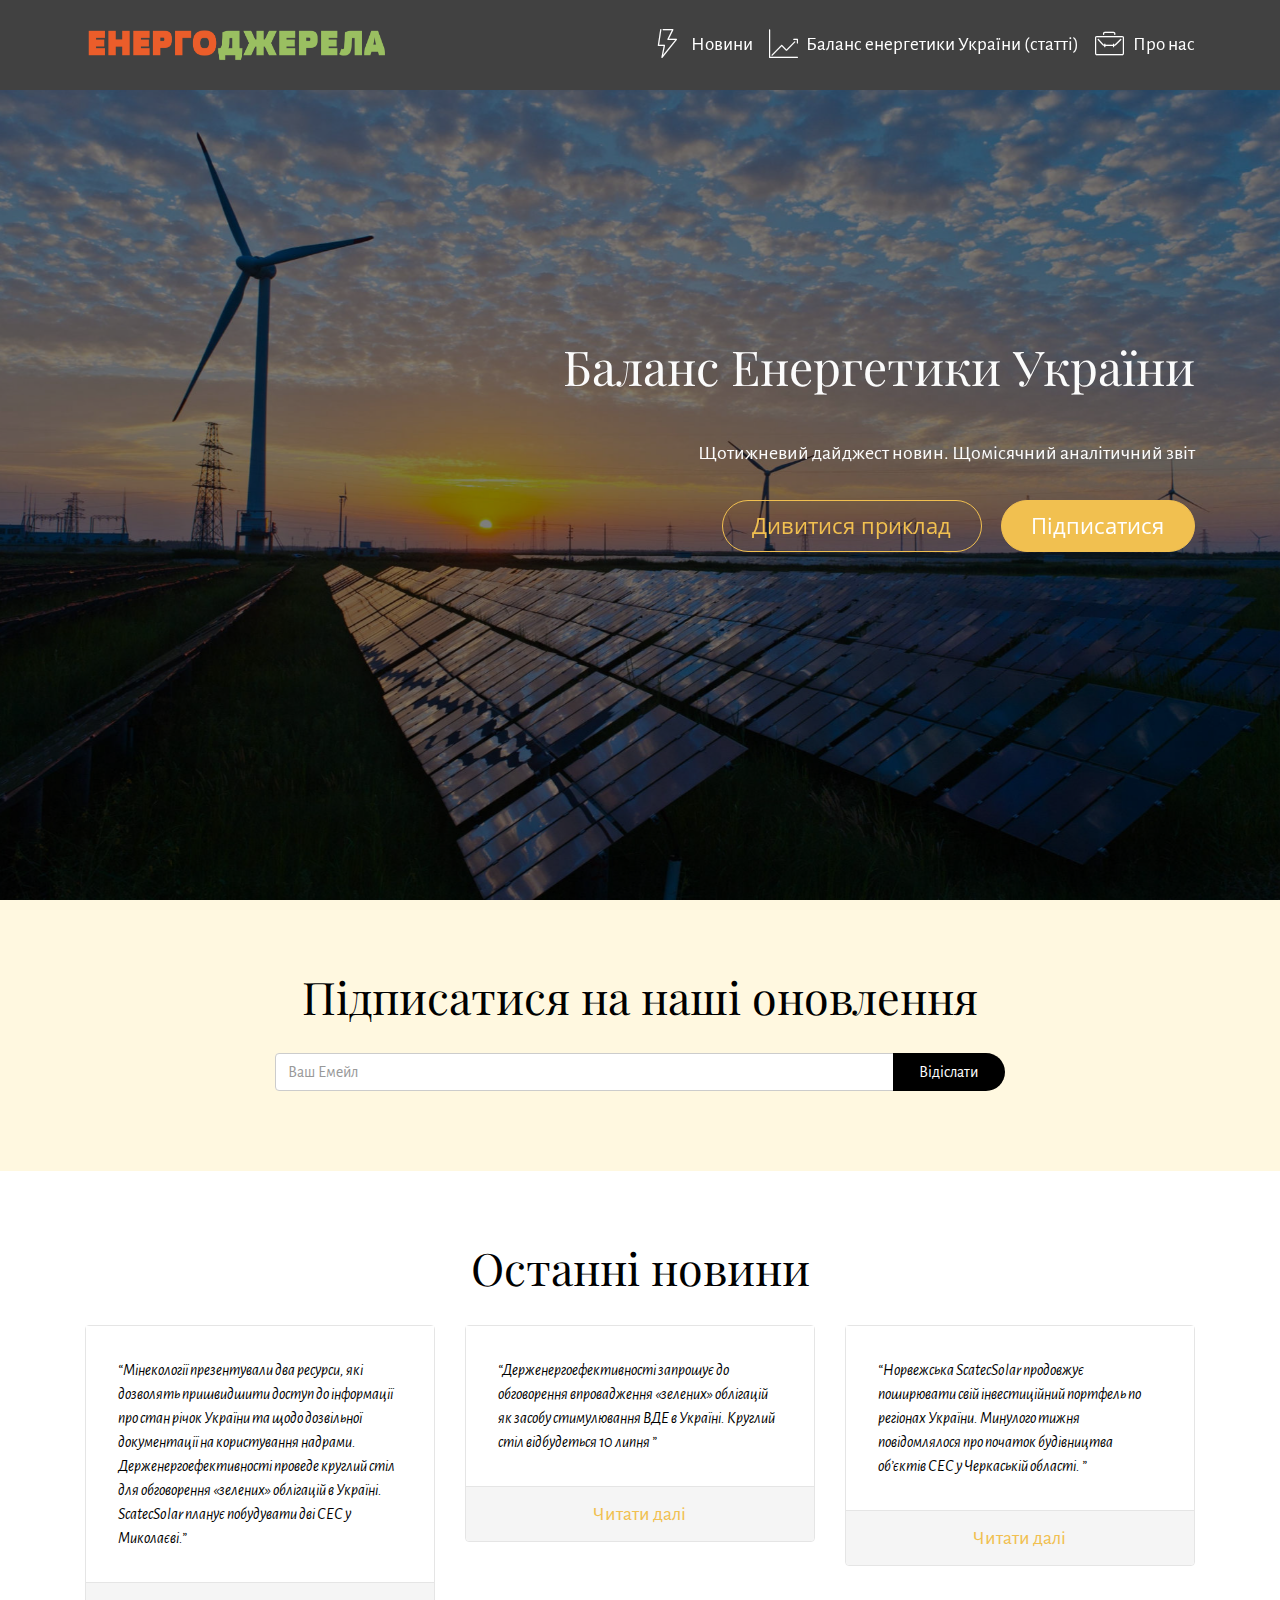
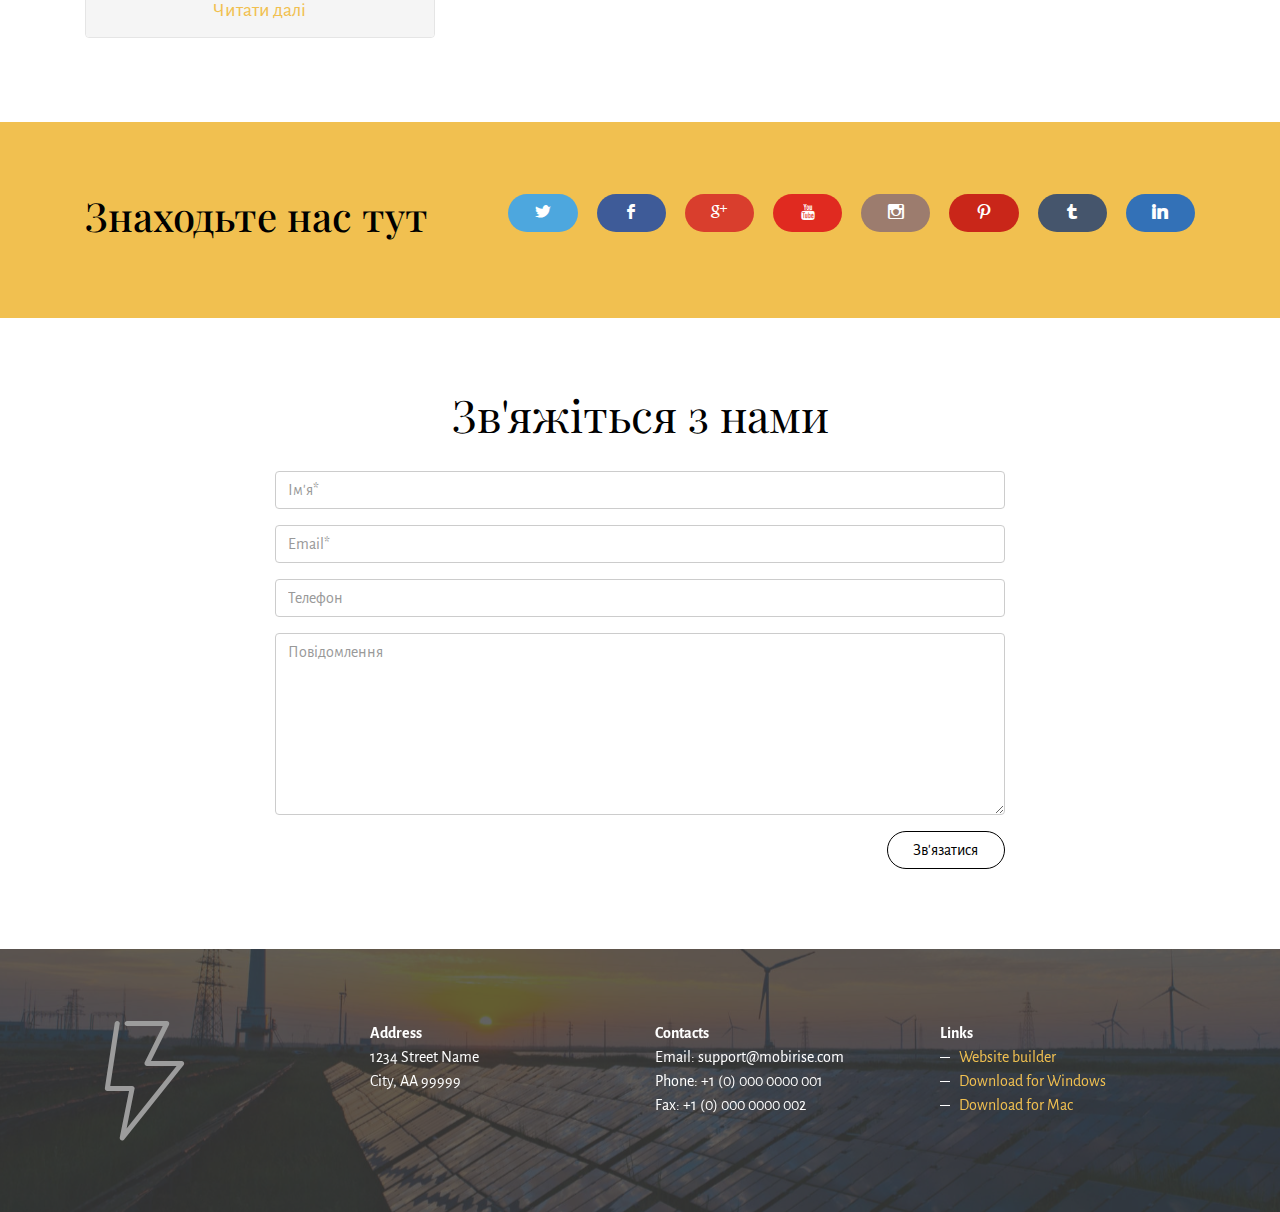
==== commit b7ba50e7: "create github pages" ====
--- a/index.html
+++ b/index.html
@@ -72,7 +72,7 @@
 
                 <div data-form-alert="true"><div hidden="" data-form-alert-success="true">Дякуємо за підписку!</div></div>
                 <form class="mbr-form" action="https://mobirise.com/" method="post" data-form-title="Підписатися на наші оновлення">
-                    <input type="hidden" value="pR+FbJEIrYT7372ctAnaQL31yQgKYJOZTp+23xJCM6tE4gSgeoQeNXgw4cIJwCuSMm/jZJy8dWUUa1SoSHeRW8+IX+NRhlE4Rinzr7LHMWh6INd9z0HMvEMZ0yv+k1S1" data-form-email="true">
+                    <input type="hidden" value="KC4LJX49sWhTwpow0C2Pcb6SwGgvGXIpXL1QqSJxij2IGBnY10kAkiZQiA1HBJ3OR10SaYJ2P/Ln2AqtmRLohBekDhQ8uFCVz4lxzY4VUQYoXTzkHv89LW+BTt3z2pbZ" data-form-email="true">
                     <div class="input-group">
                         <input type="email" class="form-control" name="email" required="" placeholder="Ваш Емейл" data-form-field="Email">
                         <span class="input-group-btn"><button type="submit" class="btn btn-black">Відіслати</button></span>
@@ -142,7 +142,7 @@
 
                 <div data-form-alert="true"><div hidden="" data-form-alert-success="true">Дякуємо!</div></div>
                 <form action="https://mobirise.com/" method="post" data-form-title="Зв'яжіться з нами">
-                    <input type="hidden" value="eHgfScP4XXVZ+sirzRqWaJM629fiTM8zpfvNimyrXsqeGJUYnBtvLeZzjYCleZl8GwssUXX8sgqWxPAgcrKhMS+zZQc3C5O+Sl+Zhk5UfDrB5ilwF7piL2Frz/4HU7Kc" data-form-email="true">
+                    <input type="hidden" value="jeoF/popqToDiGQT6tdERq/zUVjPUNk00JvUEoZav8bHbVS6qEZb/c/31bVJQ2xmVkmiIn7jPnKeQXvREMNpqlrtb62Hrb2uQ2oSKtX5f1dNBxdQnGxO+A1+Xv2tHIEW" data-form-email="true">
                     <div class="form-group">
                         <input type="text" class="form-control" name="name" required="" placeholder="Ім'я*" data-form-field="Name">
                     </div>
@@ -162,23 +162,25 @@
     </div>
 </section>
 
-<section class="mbr-section mbr-section-small mbr-footer mbr-parallax-background" id="contacts2-a" data-rv-view="48" style="background-image: url(assets/images/electricity-sun-wind-forces-of-nature-wallpaper-2000x1331.jpg); padding-top: 4.5rem; padding-bottom: 4.5rem;">
-    <div class="mbr-overlay" style="opacity: 0.8; background-color: rgb(60, 60, 60);"></div>
-    <div class="container">
-        <div class="row">
+<section class="mbr-section mbr-section-small mbr-footer mbr-parallax-background" id="contacts1-o" data-rv-view="117" style="background-image: url(assets/images/electricity-sun-wind-forces-of-nature-wallpaper-2000x1331.jpg); padding-top: 4.5rem; padding-bottom: 4.5rem;">
+    <div class="mbr-overlay" style="background-color: rgb(60, 60, 60); opacity: 0.8;"></div>
+    <div class="container">
+        <div class="row">
+            <div class="col-xs-12 col-md-3">
+                <div><span class="mbri-speed mbr-iconfont mbr-iconfont-contacts1"></span></div>
+            </div>
             <div class="col-xs-12 col-md-3">
                 <p><strong>Address</strong><br>
 1234 Street Name<br>
-City, AA 99999<br><br>
-<strong>Contacts</strong><br>
+City, AA 99999</p>
+            </div>
+            <div class="col-xs-12 col-md-3">
+                <p><strong>Contacts</strong><br>
 Email: support@mobirise.com<br>
 Phone: +1 (0) 000 0000 001<br>
-Fax: +1 (0) 000 0000 002<br><br><br>© 2018 Всі права захищені</p>
+Fax: +1 (0) 000 0000 002</p>
             </div>
             <div class="col-xs-12 col-md-3"><strong>Links</strong><ul><li><a href="https://mobirise.com/">Website builder</a></li><li><a href="https://mobirise.com/mobirise-free-win.zip">Download for Windows</a></li><li><a href="https://mobirise.com/mobirise-free-mac.zip">Download for Mac</a></li></ul></div>
-            <div class="col-xs-12 col-md-6">
-                <div class="mbr-map"><iframe frameborder="0" style="border:0" src="https://www.google.com/maps/embed/v1/place?key=AIzaSyA0Dx_boXQiwvdz8sJHoYeZNVTdoWONYkU&amp;q=place_id:ChIJn6wOs6lZwokRLKy1iqRcoKw" allowfullscreen=""></iframe></div>
-            </div>
         </div>
     </div>
 </section>
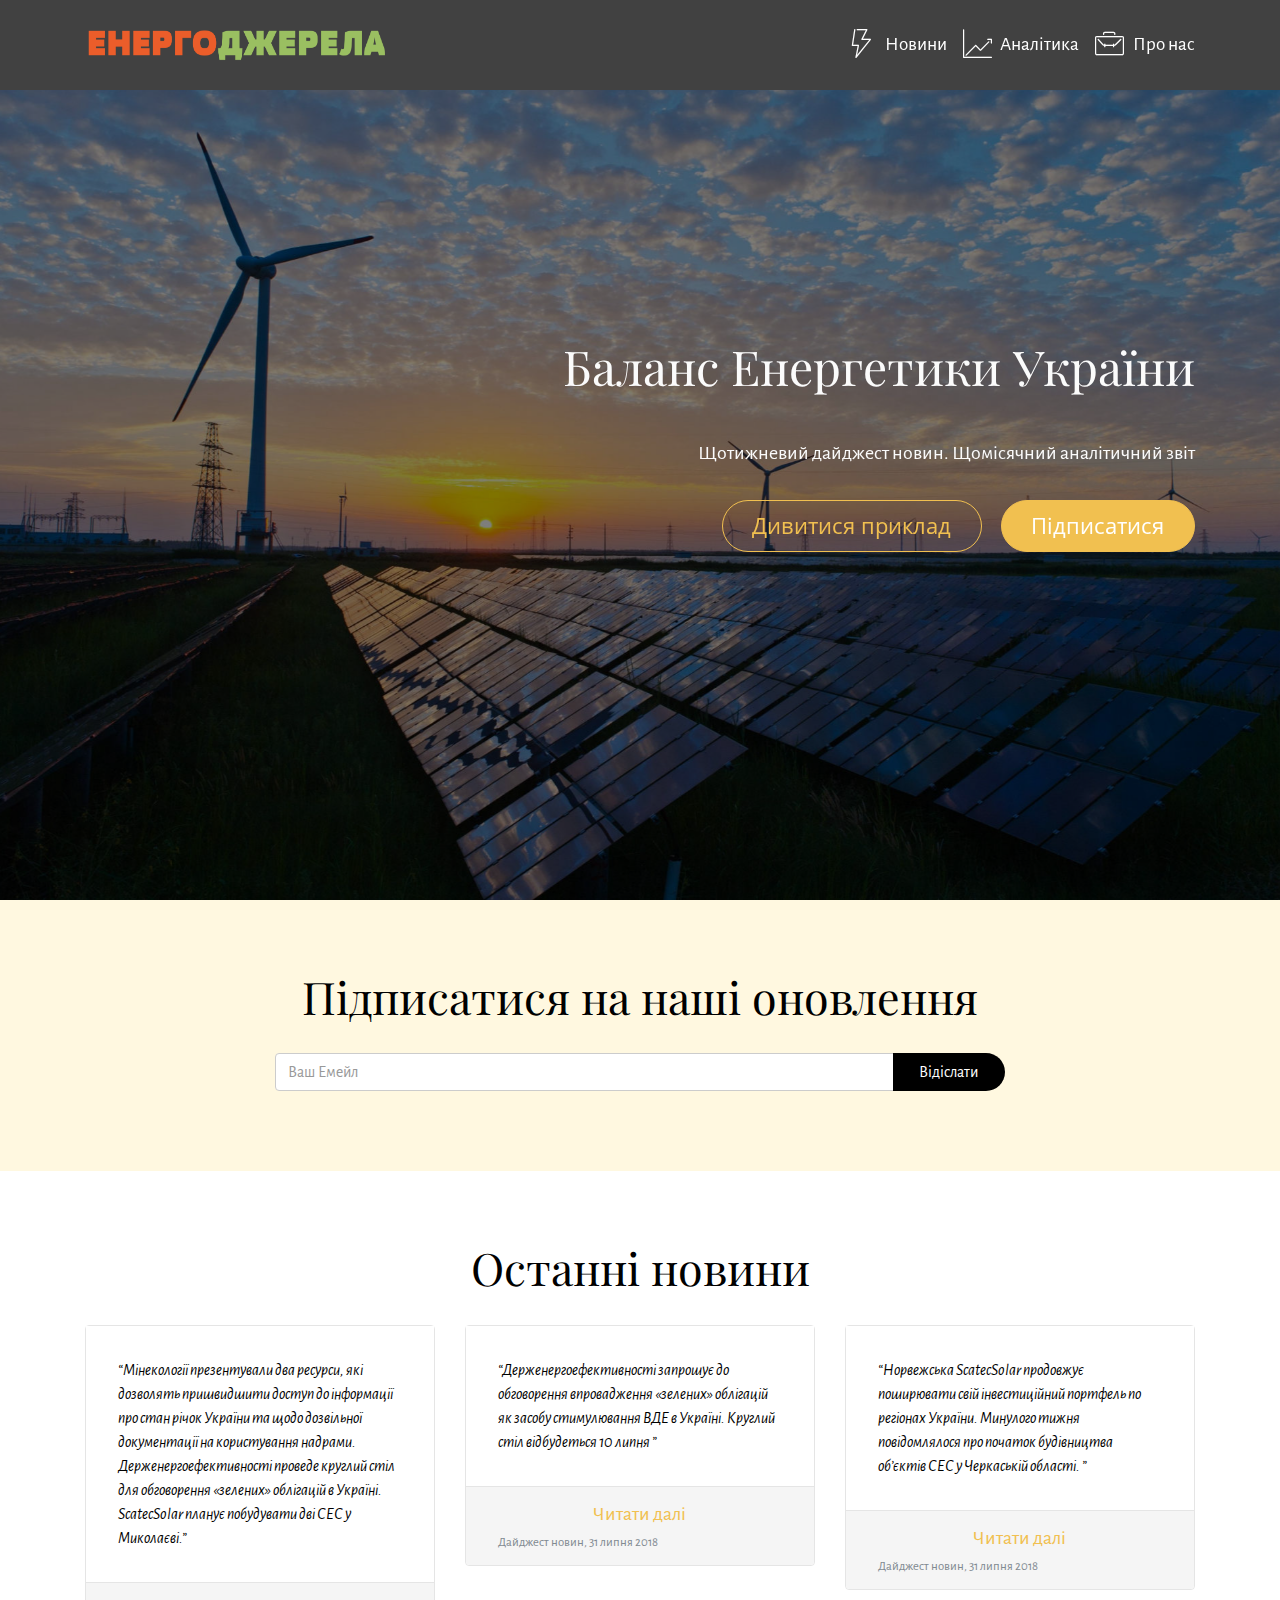
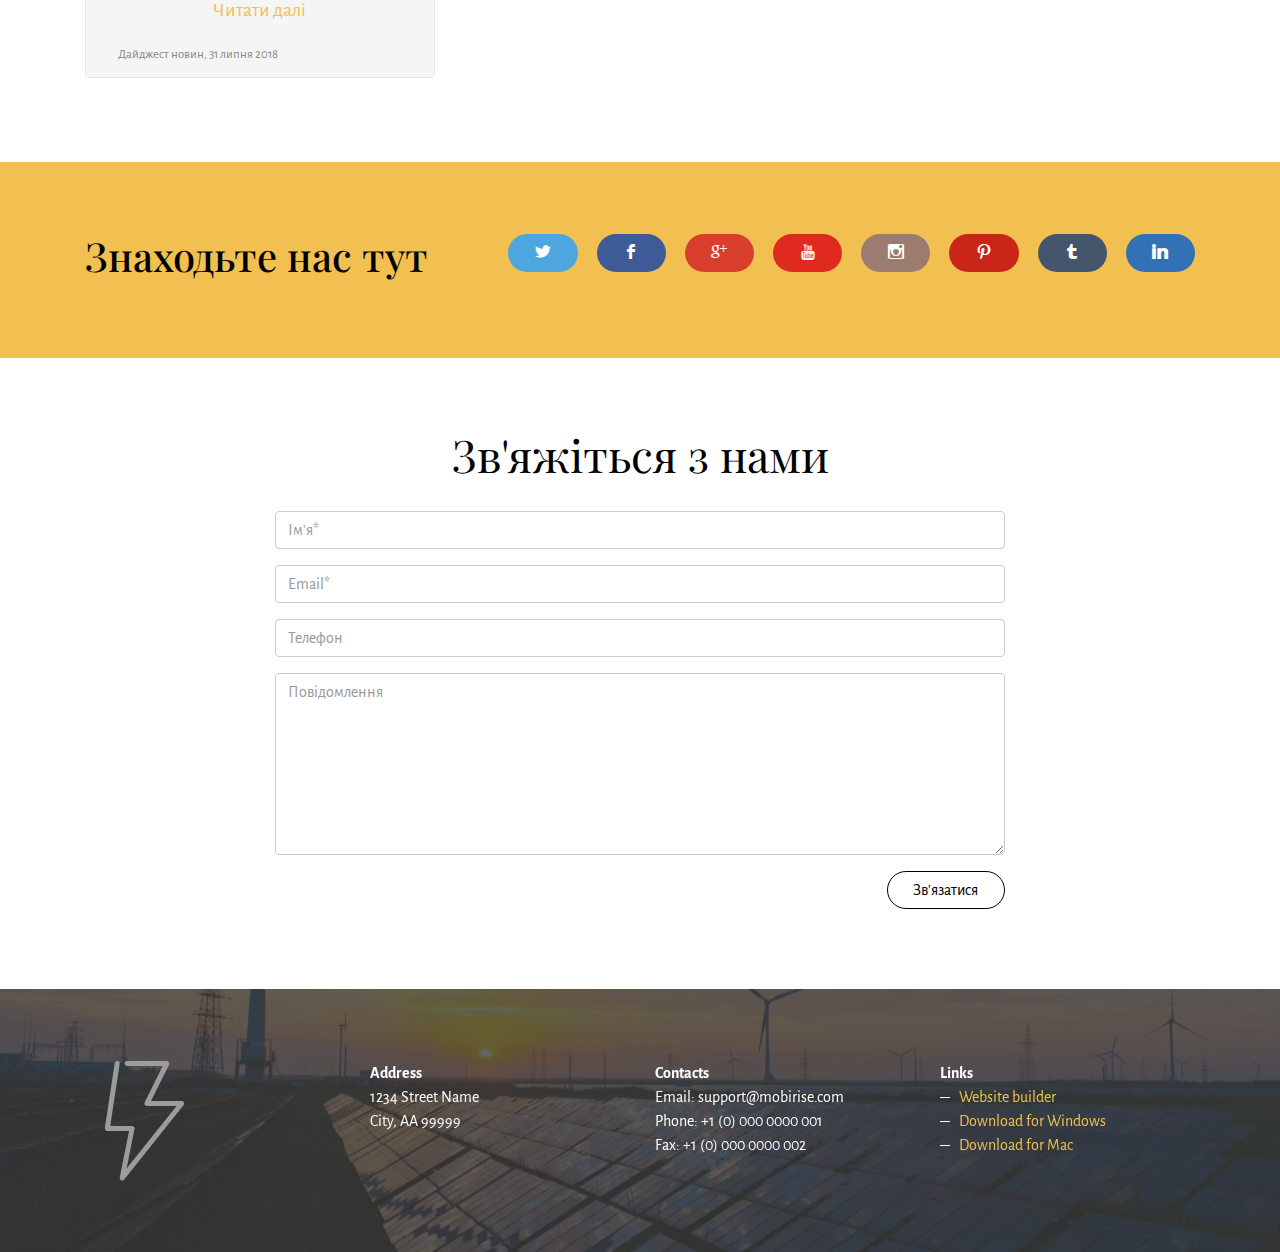
==== commit d447ad3f: "create github pages" ====
--- a/index.html
+++ b/index.html
@@ -1,14 +1,14 @@
 <!DOCTYPE html>
 <html >
 <head>
-  <!-- Site made with Mobirise Website Builder v4.7.7, https://mobirise.com -->
+  <!-- Site made with Mobirise Website Builder v4.8.1, https://mobirise.com -->
   <meta charset="UTF-8">
   <meta http-equiv="X-UA-Compatible" content="IE=edge">
-  <meta name="generator" content="Mobirise v4.7.7, mobirise.com">
+  <meta name="generator" content="Mobirise v4.8.1, mobirise.com">
   <meta name="viewport" content="width=device-width, initial-scale=1, minimum-scale=1">
   <link rel="shortcut icon" href="assets/images/logo-enerho-1031x128.png" type="image/x-icon">
   <meta name="description" content="">
-  <title>Home</title>
+  <title>Головна</title>
   <link rel="stylesheet" href="https://fonts.googleapis.com/css?family=Alegreya+Sans:400,700&subset=latin,vietnamese,latin-ext">
   <link rel="stylesheet" href="assets/web/assets/mobirise-icons/mobirise-icons.css">
   <link rel="stylesheet" href="https://fonts.googleapis.com/css?family=Playfair+Display:400,700&subset=latin,cyrillic">
@@ -23,7 +23,7 @@
   
 </head>
 <body>
-  <section id="dropdown-menu-2btn-b" data-rv-view="50">
+  <section id="dropdown-menu-2btn-b" data-rv-view="0">
 
     <nav class="navbar navbar-dropdown">
 
@@ -38,7 +38,7 @@
                 <div class="hamburger-icon"></div>
             </button>
 
-            <ul class="nav-dropdown collapse pull-xs-right navbar-toggleable-sm nav navbar-nav" id="exCollapsingNavbar"><li class="nav-item"><a class="nav-link link" href="page1.html" aria-expanded="false"><span class="mbri-speed mbr-iconfont mbr-iconfont-btn"></span>Новини</a></li><li class="nav-item"><a class="nav-link link" href="page1.html" aria-expanded="false"><span class="mbri-growing-chart mbr-iconfont mbr-iconfont-btn"></span>Баланс енергетики України (статті)</a></li><li class="nav-item"><a class="nav-link link" href="page1.html"><span class="mbri-briefcase mbr-iconfont mbr-iconfont-btn"></span>Про нас</a></li></ul>
+            <ul class="nav-dropdown collapse pull-xs-right navbar-toggleable-sm nav navbar-nav" id="exCollapsingNavbar"><li class="nav-item"><a class="nav-link link" href="novyny.html" aria-expanded="false"><span class="mbri-speed mbr-iconfont mbr-iconfont-btn"></span>Новини</a></li><li class="nav-item"><a class="nav-link link" href="analityka.html" aria-expanded="false"><span class="mbri-growing-chart mbr-iconfont mbr-iconfont-btn"></span>Аналітика</a></li><li class="nav-item"><a class="nav-link link" href="page1.html"><span class="mbri-briefcase mbr-iconfont mbr-iconfont-btn"></span>Про нас</a></li></ul>
 
         </div>
 
@@ -55,7 +55,7 @@
 
                     <h1 class="mbr-section-title display-1">Баланс Енергетики України</h1>
                     <p class="lead">Щотижневий дайджест новин. Щомісячний аналітичний звіт</p>
-                    <div class="mbr-buttons--left"><a class="btn btn-lg btn-warning-outline btn-secondary-outline" href="page1.html">Дивитися приклад</a> <a class="btn btn-lg btn-warning" href="index.html#form2-6">Підписатися</a></div>
+                    <div class="mbr-buttons--left"><a class="btn btn-lg btn-warning-outline btn-secondary-outline" href="https://drive.google.com/open?id=0B26St-sUr0hARGxQbVh0VHpqSFk" target="_blank">Дивитися приклад</a> <a class="btn btn-lg btn-warning" href="index.html#form2-6">Підписатися</a></div>
                 </div>
             </div>
         </div>
@@ -63,7 +63,7 @@
     </div>
 </section>
 
-<section class="mbr-section mbr-section-small" id="form2-6" data-rv-view="32" style="background-color: rgb(255, 248, 224); padding-top: 4.5rem; padding-bottom: 4.5rem;">
+<section class="mbr-section mbr-section-small" id="form2-6" data-rv-view="5" style="background-color: rgb(255, 248, 224); padding-top: 4.5rem; padding-bottom: 4.5rem;">
     
     <div class="container">
         <div class="row">
@@ -72,7 +72,7 @@
 
                 <div data-form-alert="true"><div hidden="" data-form-alert-success="true">Дякуємо за підписку!</div></div>
                 <form class="mbr-form" action="https://mobirise.com/" method="post" data-form-title="Підписатися на наші оновлення">
-                    <input type="hidden" value="KC4LJX49sWhTwpow0C2Pcb6SwGgvGXIpXL1QqSJxij2IGBnY10kAkiZQiA1HBJ3OR10SaYJ2P/Ln2AqtmRLohBekDhQ8uFCVz4lxzY4VUQYoXTzkHv89LW+BTt3z2pbZ" data-form-email="true">
+                    <input type="hidden" value="tDlmelczXmiP+XriozoC7nKz3LHjzMuzrasU4TASAKZX2Qb8zNb8zwc5oMdCewyLPrHyj6uONp4vH4naa0EPOqAbxmlQtkHPfNPg3e01/rEyGWi9opnn4UdU2ddu1sR3" data-form-email="true">
                     <div class="input-group">
                         <input type="email" class="form-control" name="email" required="" placeholder="Ваш Емейл" data-form-field="Email">
                         <span class="input-group-btn"><button type="submit" class="btn btn-black">Відіслати</button></span>
@@ -83,7 +83,7 @@
     </div>
 </section>
 
-<section class="mbr-section mbr-section-small" id="testimonials1-4" data-rv-view="10" style="background-color: rgb(255, 255, 255); padding-top: 4.5rem; padding-bottom: 4.5rem;">
+<section class="mbr-section mbr-section-small" id="testimonials1-4" data-rv-view="11" style="background-color: rgb(255, 255, 255); padding-top: 4.5rem; padding-bottom: 4.5rem;">
     <div>
         
         <div class="container">
@@ -94,8 +94,8 @@
                     <div class="card">
                         <div class="card-block"><em>“Мінекології презентували два ресурси, які дозволять пришвидшити доступ до інформації про стан річок України та щодо дозвільної документації на користування надрами.  Держенергоефективності проведе круглий стіл для обговорення «зелених» облігацій в Україні. ScatecSolar планує побудувати дві СЕС у Миколаєві.</em><em style="font-size: 1rem;">”</em></div>
                         <div class="card-footer text-muted">
-                            <div><a href="page1.html">Читати далі</a></div>
-                            <small></small>
+                            <div><p><a href="page1.html">Читати далі</a><a href="page1.html"><br></a></p></div>
+                            <small>Дайджест новин, 31 липня 2018</small>
                         </div>
                     </div>
                 </div><div class="col-xs-12 col-sm-6 col-md-4">
@@ -103,7 +103,7 @@
                         <div class="card-block"><em>“Держенергоефективності запрошує до обговорення впровадження «зелених» облігацій як засобу стимулювання ВДЕ в Україні. Круглий стіл відбудеться 10 липня ”</em></div>
                         <div class="card-footer text-muted">
                             <div><a href="page1.html">Читати далі</a></div>
-                            <small></small>
+                            <small>Дайджест новин, 31 липня 2018</small>
                         </div>
                     </div>
                 </div><div class="col-xs-12 col-sm-6 col-md-4">
@@ -111,7 +111,7 @@
                         <div class="card-block"><em>“Норвежська ScatecSolar продовжує поширювати свій інвестиційний портфель по регіонах України. Минулого тижня повідомлялося про початок будівництва об’єктів СЕС у Черкаській області. ”</em></div>
                         <div class="card-footer text-muted">
                             <div><a href="page1.html">Читати далі</a></div>
-                            <small></small>
+                            <small>Дайджест новин, 31 липня 2018</small>
                         </div>
                     </div>
                 </div>
@@ -120,7 +120,7 @@
     </div>
 </section>
 
-<section class="mbr-section mbr-section-small" id="social-buttons2-8" data-rv-view="8" style="background-color: rgb(241, 192, 80); padding-top: 4.5rem; padding-bottom: 4.5rem;">
+<section class="mbr-section mbr-section-small" id="social-buttons2-8" data-rv-view="24" style="background-color: rgb(241, 192, 80); padding-top: 4.5rem; padding-bottom: 4.5rem;">
     
 
     <div class="container">
@@ -133,7 +133,7 @@
     </div>
 </section>
 
-<section class="mbr-section mbr-section-small" id="form1-5" data-rv-view="23" style="background-color: rgb(255, 255, 255); padding-top: 4.5rem; padding-bottom: 4.5rem;">
+<section class="mbr-section mbr-section-small" id="form1-5" data-rv-view="26" style="background-color: rgb(255, 255, 255); padding-top: 4.5rem; padding-bottom: 4.5rem;">
     
     <div class="container">
         <div class="row">
@@ -142,7 +142,7 @@
 
                 <div data-form-alert="true"><div hidden="" data-form-alert-success="true">Дякуємо!</div></div>
                 <form action="https://mobirise.com/" method="post" data-form-title="Зв'яжіться з нами">
-                    <input type="hidden" value="jeoF/popqToDiGQT6tdERq/zUVjPUNk00JvUEoZav8bHbVS6qEZb/c/31bVJQ2xmVkmiIn7jPnKeQXvREMNpqlrtb62Hrb2uQ2oSKtX5f1dNBxdQnGxO+A1+Xv2tHIEW" data-form-email="true">
+                    <input type="hidden" value="evig/9aVqdVewRGoIuAwwu7sG5AkFIvbKYnT8scjlSqx3K0NvZ/KX9/v43JJbrUPVD3pnjheGAmTgsMpt7W9T5XZ+Vvc7IguyJZ/Wsa8YTnxWYa5RMYT6NuxTXZAeZeh" data-form-email="true">
                     <div class="form-group">
                         <input type="text" class="form-control" name="name" required="" placeholder="Ім'я*" data-form-field="Name">
                     </div>
@@ -162,7 +162,7 @@
     </div>
 </section>
 
-<section class="mbr-section mbr-section-small mbr-footer mbr-parallax-background" id="contacts1-o" data-rv-view="117" style="background-image: url(assets/images/electricity-sun-wind-forces-of-nature-wallpaper-2000x1331.jpg); padding-top: 4.5rem; padding-bottom: 4.5rem;">
+<section class="mbr-section mbr-section-small mbr-footer mbr-parallax-background" id="contacts1-o" data-rv-view="35" style="background-image: url(assets/images/electricity-sun-wind-forces-of-nature-wallpaper-2000x1331.jpg); padding-top: 4.5rem; padding-bottom: 4.5rem;">
     <div class="mbr-overlay" style="background-color: rgb(60, 60, 60); opacity: 0.8;"></div>
     <div class="container">
         <div class="row">
--- a/assets/mobirise/css/mbr-additional.css
+++ b/assets/mobirise/css/mbr-additional.css
@@ -1,4 +1,6 @@
 @import url(https://fonts.googleapis.com/css?family=Open+Sans:400,300,700);
+@import url(https://fonts.googleapis.com/css?family=Alegreya+Sans:400,700&subset=latin,vietnamese,latin-ext);
+@import url(https://fonts.googleapis.com/css?family=Playfair+Display:400,700&subset=latin,cyrillic);
 
 #dropdown-menu-2btn-b .hide-buttons [data-button] {
   display: none !important;
@@ -36,6 +38,233 @@
   color: #f1c050;
   font-size: 20px;
 }
+
+
+
+#dropdown-menu-2btn-x .hide-buttons [data-button] {
+  display: none !important;
+}
+#dropdown-menu-2btn-x .nav .link,
+#dropdown-menu-2btn-x .dropdown-item {
+  font-size: 1.2em;
+  color: #ffffff;
+}
+#dropdown-menu-2btn-x .navbar,
+#dropdown-menu-2btn-x .dropdown-menu {
+  background: #414141;
+}
+#dropdown-menu-2btn-x .dropdown-menu .dropdown-toggle[aria-expanded="true"],
+#dropdown-menu-2btn-x .dropdown-menu a:hover,
+#dropdown-menu-2btn-x .dropdown-menu a:focus {
+  background: #373737;
+}
+#dropdown-menu-2btn-x .navbar-toggler {
+  color: #ffffff;
+}
+#image2-z DIV {
+  text-align: center;
+}
+#content1-10 P {
+  font-size: 30px;
+  font-family: 'Alegreya Sans', sans-serif;
+  text-align: center;
+}
+#content1-11 P {
+  font-size: 20px;
+}
+#image2-12 B {
+  font-size: 16px;
+}
+#image2-12 DIV {
+  text-align: center;
+}
+#content1-13 P {
+  font-size: 30px;
+  font-family: 'Alegreya Sans', sans-serif;
+  text-align: center;
+}
+#content1-14 P {
+  font-size: 20px;
+}
+#image2-15 DIV {
+  text-align: center;
+}
+#content1-16 P {
+  font-size: 30px;
+  font-family: 'Alegreya Sans', sans-serif;
+  text-align: center;
+}
+
+
+
+#dropdown-menu-2btn-1b .hide-buttons [data-button] {
+  display: none !important;
+}
+#dropdown-menu-2btn-1b .nav .link,
+#dropdown-menu-2btn-1b .dropdown-item {
+  font-size: 1.2em;
+  color: #ffffff;
+}
+#dropdown-menu-2btn-1b .navbar,
+#dropdown-menu-2btn-1b .dropdown-menu {
+  background: #414141;
+}
+#dropdown-menu-2btn-1b .dropdown-menu .dropdown-toggle[aria-expanded="true"],
+#dropdown-menu-2btn-1b .dropdown-menu a:hover,
+#dropdown-menu-2btn-1b .dropdown-menu a:focus {
+  background: #373737;
+}
+#dropdown-menu-2btn-1b .navbar-toggler {
+  color: #ffffff;
+}
+#image2-1d DIV {
+  text-align: center;
+}
+#content1-1e P {
+  font-size: 30px;
+  font-family: 'Alegreya Sans', sans-serif;
+  text-align: center;
+}
+#content1-1f P {
+  font-size: 20px;
+}
+#image2-1g B {
+  font-size: 16px;
+}
+#image2-1g DIV {
+  text-align: center;
+}
+#content1-1h P {
+  font-size: 30px;
+  font-family: 'Alegreya Sans', sans-serif;
+  text-align: center;
+}
+#content1-1i P {
+  font-size: 20px;
+}
+#image2-1j DIV {
+  text-align: center;
+}
+#content1-1k P {
+  font-size: 30px;
+  font-family: 'Alegreya Sans', sans-serif;
+  text-align: center;
+}
+
+
+
+#dropdown-menu-2btn-1p .hide-buttons [data-button] {
+  display: none !important;
+}
+#dropdown-menu-2btn-1p .nav .link,
+#dropdown-menu-2btn-1p .dropdown-item {
+  font-size: 1.2em;
+  color: #ffffff;
+}
+#dropdown-menu-2btn-1p .navbar,
+#dropdown-menu-2btn-1p .dropdown-menu {
+  background: #414141;
+}
+#dropdown-menu-2btn-1p .dropdown-menu .dropdown-toggle[aria-expanded="true"],
+#dropdown-menu-2btn-1p .dropdown-menu a:hover,
+#dropdown-menu-2btn-1p .dropdown-menu a:focus {
+  background: #373737;
+}
+#dropdown-menu-2btn-1p .navbar-toggler {
+  color: #ffffff;
+}
+#image2-1r DIV {
+  text-align: center;
+}
+#content1-1s P {
+  font-size: 30px;
+  font-family: 'Alegreya Sans', sans-serif;
+  text-align: center;
+}
+#content1-1t P {
+  font-size: 20px;
+}
+#image2-1u B {
+  font-size: 16px;
+}
+#image2-1u DIV {
+  text-align: center;
+}
+#content1-1v P {
+  font-size: 30px;
+  font-family: 'Alegreya Sans', sans-serif;
+  text-align: center;
+}
+#content1-1w P {
+  font-size: 20px;
+}
+#image2-1x DIV {
+  text-align: center;
+}
+#content1-1y P {
+  font-size: 30px;
+  font-family: 'Alegreya Sans', sans-serif;
+  text-align: center;
+}
+
+
+
+#dropdown-menu-2btn-23 .hide-buttons [data-button] {
+  display: none !important;
+}
+#dropdown-menu-2btn-23 .nav .link,
+#dropdown-menu-2btn-23 .dropdown-item {
+  font-size: 1.2em;
+  color: #ffffff;
+}
+#dropdown-menu-2btn-23 .navbar,
+#dropdown-menu-2btn-23 .dropdown-menu {
+  background: #414141;
+}
+#dropdown-menu-2btn-23 .dropdown-menu .dropdown-toggle[aria-expanded="true"],
+#dropdown-menu-2btn-23 .dropdown-menu a:hover,
+#dropdown-menu-2btn-23 .dropdown-menu a:focus {
+  background: #373737;
+}
+#dropdown-menu-2btn-23 .navbar-toggler {
+  color: #ffffff;
+}
+#image2-25 DIV {
+  text-align: center;
+}
+#content1-26 P {
+  font-size: 30px;
+  font-family: 'Alegreya Sans', sans-serif;
+  text-align: center;
+}
+#content1-27 P {
+  font-size: 20px;
+}
+#image2-28 B {
+  font-size: 16px;
+}
+#image2-28 DIV {
+  text-align: center;
+}
+#content1-29 P {
+  font-size: 30px;
+  font-family: 'Alegreya Sans', sans-serif;
+  text-align: center;
+}
+#content1-2a P {
+  font-size: 20px;
+}
+#image2-2b DIV {
+  text-align: center;
+}
+#content1-2c P {
+  font-size: 30px;
+  font-family: 'Alegreya Sans', sans-serif;
+  text-align: center;
+}
+
+
+
 #dropdown-menu-2btn-c .hide-buttons [data-button] {
   display: none !important;
 }
@@ -56,6 +285,111 @@
 #dropdown-menu-2btn-c .navbar-toggler {
   color: #ffffff;
 }
+#image2-j DIV {
+  text-align: center;
+}
+#content1-t P {
+  font-size: 30px;
+  font-family: 'Alegreya Sans', sans-serif;
+  text-align: center;
+}
+#content1-f P {
+  font-size: 20px;
+}
+#image2-k B {
+  font-size: 16px;
+}
+#image2-k DIV {
+  text-align: center;
+}
+#content1-v P {
+  font-size: 30px;
+  font-family: 'Alegreya Sans', sans-serif;
+  text-align: center;
+}
 #content1-l P {
   font-size: 20px;
 }
+#image2-m DIV {
+  text-align: center;
+}
+#content1-w P {
+  font-size: 30px;
+  font-family: 'Alegreya Sans', sans-serif;
+  text-align: center;
+}
+
+#dropdown-menu-2btn-2x .hide-buttons [data-button] {
+  display: none !important;
+}
+#dropdown-menu-2btn-2x .nav .link,
+#dropdown-menu-2btn-2x .dropdown-item {
+  font-size: 1.2em;
+  color: #ffffff;
+}
+#dropdown-menu-2btn-2x .navbar,
+#dropdown-menu-2btn-2x .dropdown-menu {
+  background: #414141;
+}
+#dropdown-menu-2btn-2x .dropdown-menu .dropdown-toggle[aria-expanded="true"],
+#dropdown-menu-2btn-2x .dropdown-menu a:hover,
+#dropdown-menu-2btn-2x .dropdown-menu a:focus {
+  background: #373737;
+}
+#dropdown-menu-2btn-2x .navbar-toggler {
+  color: #ffffff;
+}
+#form2-3y .mbr-section-title {
+  font-size: 36px;
+}
+#content1-37 P {
+  font-size: 30px;
+  font-family: 'Playfair Display', sans-serif;
+  text-align: center;
+}
+#dropdown-menu-2btn-3b .hide-buttons [data-button] {
+  display: none !important;
+}
+#dropdown-menu-2btn-3b .nav .link,
+#dropdown-menu-2btn-3b .dropdown-item {
+  font-size: 1.2em;
+  color: #ffffff;
+}
+#dropdown-menu-2btn-3b .navbar,
+#dropdown-menu-2btn-3b .dropdown-menu {
+  background: #414141;
+}
+#dropdown-menu-2btn-3b .dropdown-menu .dropdown-toggle[aria-expanded="true"],
+#dropdown-menu-2btn-3b .dropdown-menu a:hover,
+#dropdown-menu-2btn-3b .dropdown-menu a:focus {
+  background: #373737;
+}
+#dropdown-menu-2btn-3b .navbar-toggler {
+  color: #ffffff;
+}
+
+#dropdown-menu-2btn-2j .hide-buttons [data-button] {
+  display: none !important;
+}
+#dropdown-menu-2btn-2j .nav .link,
+#dropdown-menu-2btn-2j .dropdown-item {
+  font-size: 1.2em;
+  color: #ffffff;
+}
+#dropdown-menu-2btn-2j .navbar,
+#dropdown-menu-2btn-2j .dropdown-menu {
+  background: #414141;
+}
+#dropdown-menu-2btn-2j .dropdown-menu .dropdown-toggle[aria-expanded="true"],
+#dropdown-menu-2btn-2j .dropdown-menu a:hover,
+#dropdown-menu-2btn-2j .dropdown-menu a:focus {
+  background: #373737;
+}
+#dropdown-menu-2btn-2j .navbar-toggler {
+  color: #ffffff;
+}
+#content1-2m P {
+  font-size: 30px;
+  font-family: 'Alegreya Sans', sans-serif;
+  text-align: left;
+}
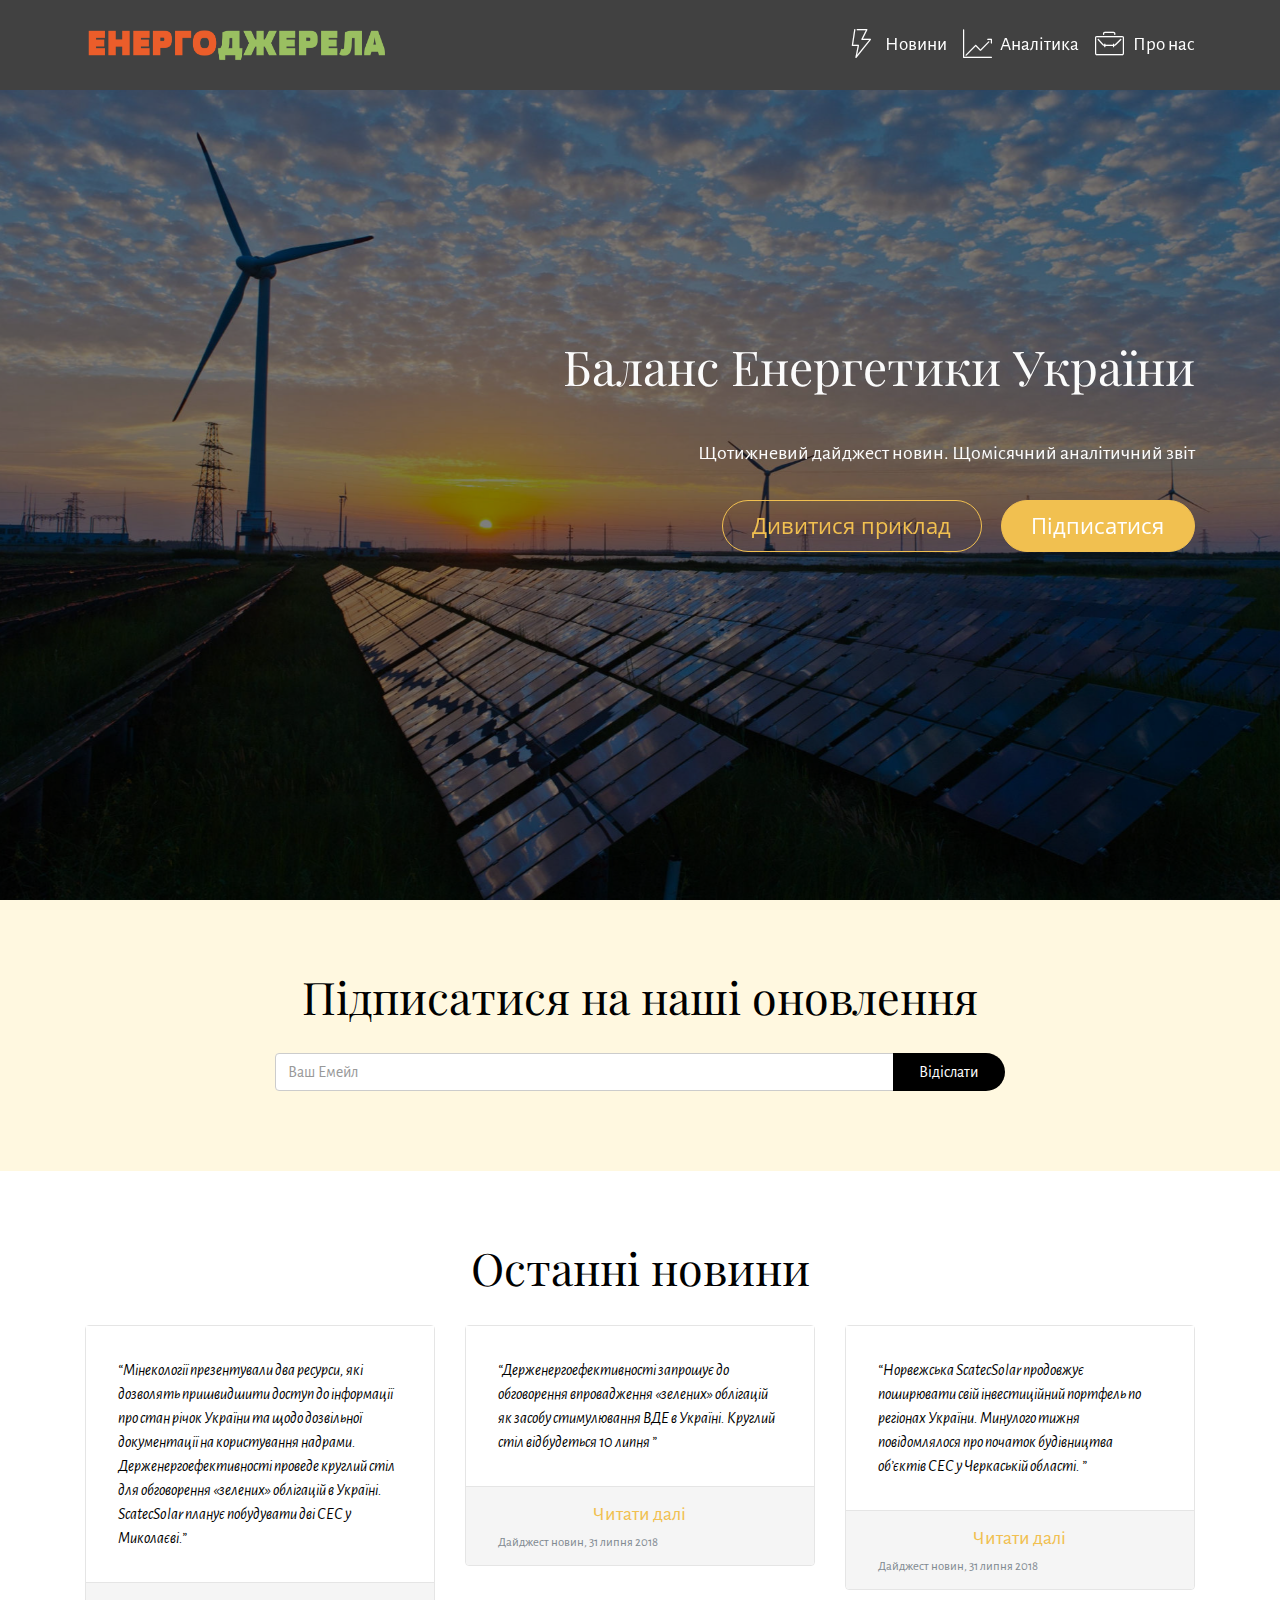
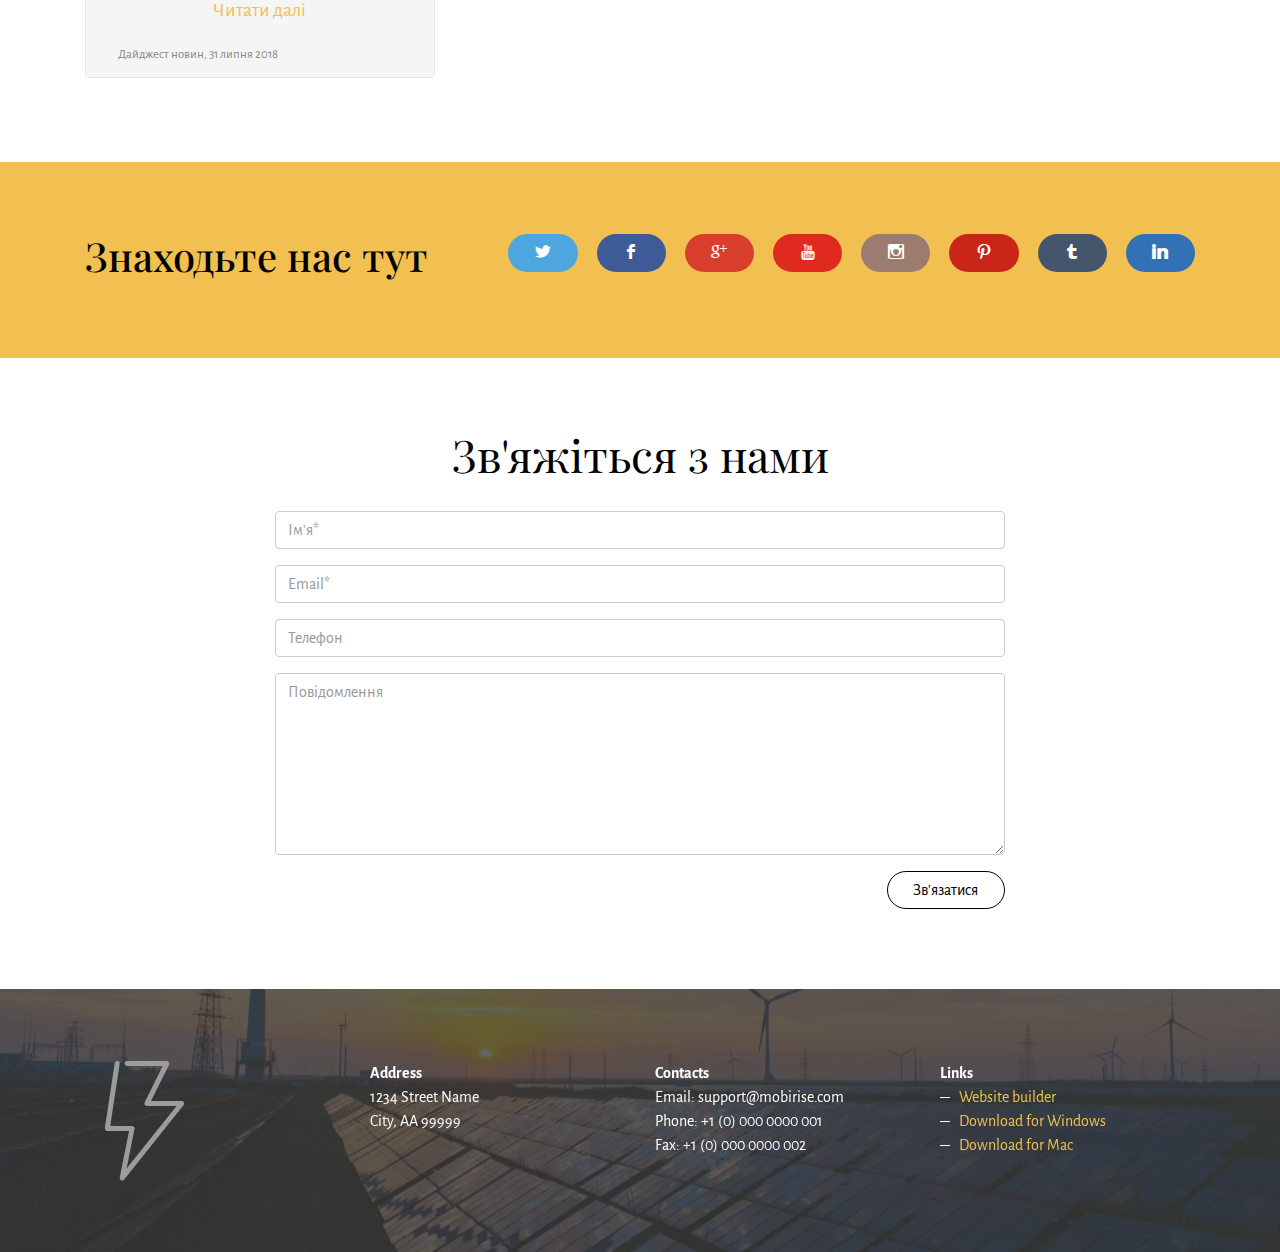
==== commit c808325a: "create github pages" ====
--- a/index.html
+++ b/index.html
@@ -38,7 +38,7 @@
                 <div class="hamburger-icon"></div>
             </button>
 
-            <ul class="nav-dropdown collapse pull-xs-right navbar-toggleable-sm nav navbar-nav" id="exCollapsingNavbar"><li class="nav-item"><a class="nav-link link" href="novyny.html" aria-expanded="false"><span class="mbri-speed mbr-iconfont mbr-iconfont-btn"></span>Новини</a></li><li class="nav-item"><a class="nav-link link" href="analityka.html" aria-expanded="false"><span class="mbri-growing-chart mbr-iconfont mbr-iconfont-btn"></span>Аналітика</a></li><li class="nav-item"><a class="nav-link link" href="page1.html"><span class="mbri-briefcase mbr-iconfont mbr-iconfont-btn"></span>Про нас</a></li></ul>
+            <ul class="nav-dropdown collapse pull-xs-right navbar-toggleable-sm nav navbar-nav" id="exCollapsingNavbar"><li class="nav-item"><a class="nav-link link" href="novyny.html" aria-expanded="false"><span class="mbri-speed mbr-iconfont mbr-iconfont-btn"></span>Новини</a></li><li class="nav-item"><a class="nav-link link" href="analityka.html" aria-expanded="false"><span class="mbri-growing-chart mbr-iconfont mbr-iconfont-btn"></span>Аналітика</a></li><li class="nav-item"><a class="nav-link link" href="pro-nas.html"><span class="mbri-briefcase mbr-iconfont mbr-iconfont-btn"></span>Про нас</a></li></ul>
 
         </div>
 
@@ -72,7 +72,7 @@
 
                 <div data-form-alert="true"><div hidden="" data-form-alert-success="true">Дякуємо за підписку!</div></div>
                 <form class="mbr-form" action="https://mobirise.com/" method="post" data-form-title="Підписатися на наші оновлення">
-                    <input type="hidden" value="tDlmelczXmiP+XriozoC7nKz3LHjzMuzrasU4TASAKZX2Qb8zNb8zwc5oMdCewyLPrHyj6uONp4vH4naa0EPOqAbxmlQtkHPfNPg3e01/rEyGWi9opnn4UdU2ddu1sR3" data-form-email="true">
+                    <input type="hidden" value="gBh++Nn34JOzRp7KH/nVet3FEGCd3yRb7Gr0AMjdNZoS4ZdMsVwG3miAdmr3X2k2zRfxL5bG/Dkl0RbWgwQwP1SBrUt74uOXEdzun9imtOgor+t9aIvjGhTV2JMz5XG7" data-form-email="true">
                     <div class="input-group">
                         <input type="email" class="form-control" name="email" required="" placeholder="Ваш Емейл" data-form-field="Email">
                         <span class="input-group-btn"><button type="submit" class="btn btn-black">Відіслати</button></span>
@@ -142,7 +142,7 @@
 
                 <div data-form-alert="true"><div hidden="" data-form-alert-success="true">Дякуємо!</div></div>
                 <form action="https://mobirise.com/" method="post" data-form-title="Зв'яжіться з нами">
-                    <input type="hidden" value="evig/9aVqdVewRGoIuAwwu7sG5AkFIvbKYnT8scjlSqx3K0NvZ/KX9/v43JJbrUPVD3pnjheGAmTgsMpt7W9T5XZ+Vvc7IguyJZ/Wsa8YTnxWYa5RMYT6NuxTXZAeZeh" data-form-email="true">
+                    <input type="hidden" value="J+dZvZdl5z0YxJmcv1nvIGfT0x3V4M471lBW+/dnU1NxbnqQREu+AGWnhu48DNOQ59QlMDC2Pz1JQeiRvo8CBenEYv9RT+CxQiARNTfpIOy9b4nzNUkFhkKKVXEc6s8v" data-form-email="true">
                     <div class="form-group">
                         <input type="text" class="form-control" name="name" required="" placeholder="Ім'я*" data-form-field="Name">
                     </div>
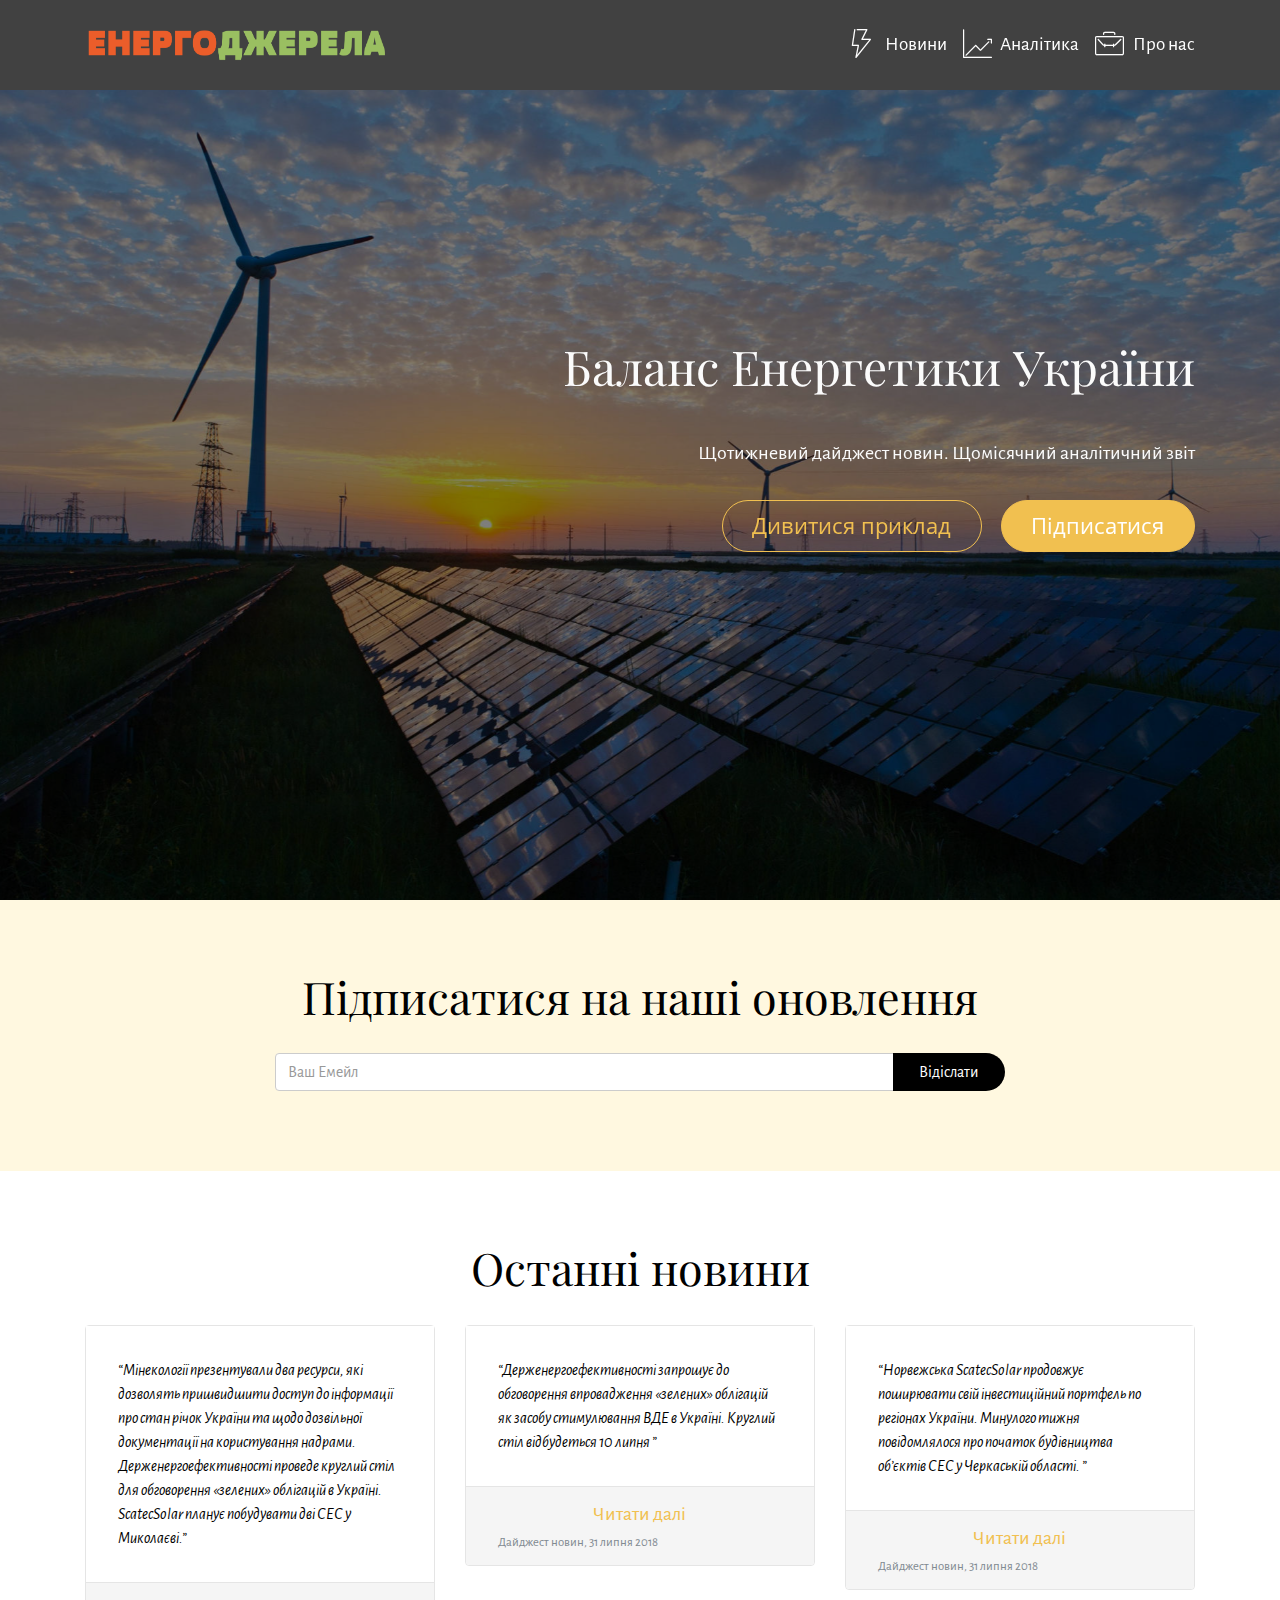
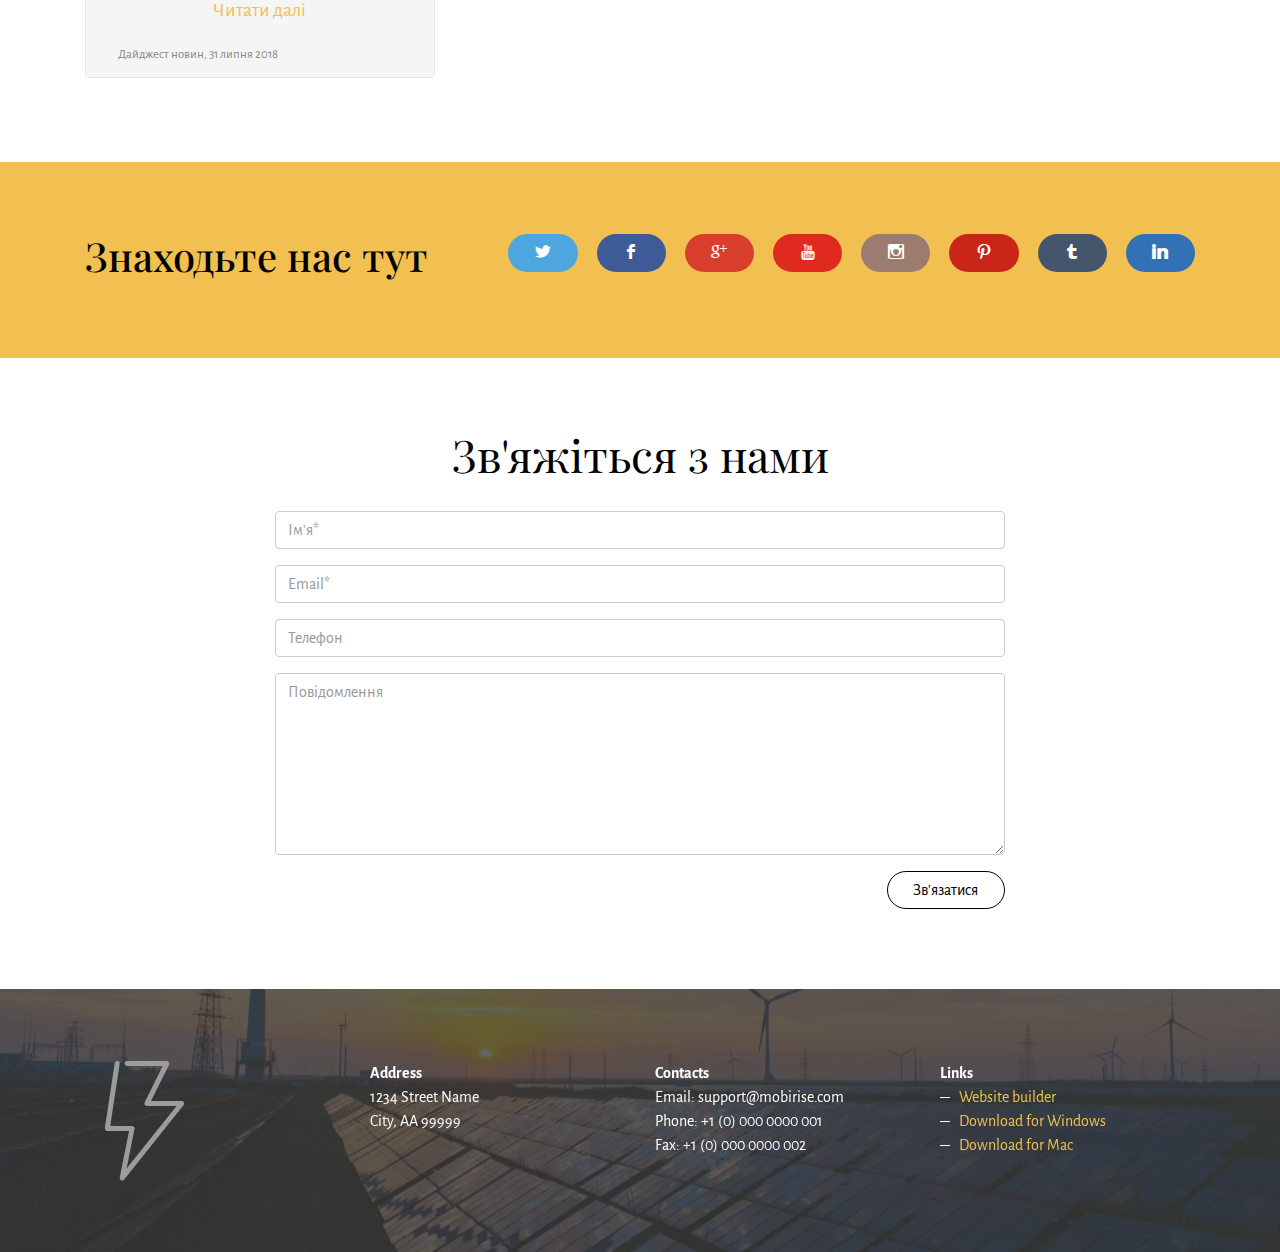
==== commit 63f624db: "create github pages" ====
--- a/index.html
+++ b/index.html
@@ -23,7 +23,7 @@
   
 </head>
 <body>
-  <section id="dropdown-menu-2btn-b" data-rv-view="0">
+  <section id="dropdown-menu-2btn-b" data-rv-view="584">
 
     <nav class="navbar navbar-dropdown">
 
@@ -46,7 +46,7 @@
 
 </section>
 
-<section class="mbr-section mbr-section-full mbr-parallax-background mbr-after-navbar" id="header2-2" data-rv-view="2" style="background-image: url(assets/images/electricity-sun-wind-forces-of-nature-wallpaper-2000x1331.jpg);">
+<section class="mbr-section mbr-section-full mbr-parallax-background mbr-after-navbar" id="header2-2" data-rv-view="586" style="background-image: url(assets/images/electricity-sun-wind-forces-of-nature-wallpaper-2000x1331.jpg);">
     <div class="mbr-table-cell">
         <div class="mbr-overlay" style="opacity: 0.5; background-color: rgb(0, 0, 0);"></div>
         <div class="container">
@@ -63,7 +63,7 @@
     </div>
 </section>
 
-<section class="mbr-section mbr-section-small" id="form2-6" data-rv-view="5" style="background-color: rgb(255, 248, 224); padding-top: 4.5rem; padding-bottom: 4.5rem;">
+<section class="mbr-section mbr-section-small" id="form2-6" data-rv-view="589" style="background-color: rgb(255, 248, 224); padding-top: 4.5rem; padding-bottom: 4.5rem;">
     
     <div class="container">
         <div class="row">
@@ -72,7 +72,7 @@
 
                 <div data-form-alert="true"><div hidden="" data-form-alert-success="true">Дякуємо за підписку!</div></div>
                 <form class="mbr-form" action="https://mobirise.com/" method="post" data-form-title="Підписатися на наші оновлення">
-                    <input type="hidden" value="gBh++Nn34JOzRp7KH/nVet3FEGCd3yRb7Gr0AMjdNZoS4ZdMsVwG3miAdmr3X2k2zRfxL5bG/Dkl0RbWgwQwP1SBrUt74uOXEdzun9imtOgor+t9aIvjGhTV2JMz5XG7" data-form-email="true">
+                    <input type="hidden" value="jQ9IBjewXRHrmV3yx+4p/ovOGGlzvXXKsJwMtUDIqF1HQ0r3pZCYpnBH9OimEtf4moEVsY2lGrX8gRyJoy8dpjRG8R3MOpMfvtvNYpQqiL7UZFIRdEYue+l9RX9Tr6T5" data-form-email="true">
                     <div class="input-group">
                         <input type="email" class="form-control" name="email" required="" placeholder="Ваш Емейл" data-form-field="Email">
                         <span class="input-group-btn"><button type="submit" class="btn btn-black">Відіслати</button></span>
@@ -83,7 +83,7 @@
     </div>
 </section>
 
-<section class="mbr-section mbr-section-small" id="testimonials1-4" data-rv-view="11" style="background-color: rgb(255, 255, 255); padding-top: 4.5rem; padding-bottom: 4.5rem;">
+<section class="mbr-section mbr-section-small" id="testimonials1-4" data-rv-view="595" style="background-color: rgb(255, 255, 255); padding-top: 4.5rem; padding-bottom: 4.5rem;">
     <div>
         
         <div class="container">
@@ -120,7 +120,7 @@
     </div>
 </section>
 
-<section class="mbr-section mbr-section-small" id="social-buttons2-8" data-rv-view="24" style="background-color: rgb(241, 192, 80); padding-top: 4.5rem; padding-bottom: 4.5rem;">
+<section class="mbr-section mbr-section-small" id="social-buttons2-8" data-rv-view="608" style="background-color: rgb(241, 192, 80); padding-top: 4.5rem; padding-bottom: 4.5rem;">
     
 
     <div class="container">
@@ -133,7 +133,7 @@
     </div>
 </section>
 
-<section class="mbr-section mbr-section-small" id="form1-5" data-rv-view="26" style="background-color: rgb(255, 255, 255); padding-top: 4.5rem; padding-bottom: 4.5rem;">
+<section class="mbr-section mbr-section-small" id="form1-5" data-rv-view="610" style="background-color: rgb(255, 255, 255); padding-top: 4.5rem; padding-bottom: 4.5rem;">
     
     <div class="container">
         <div class="row">
@@ -142,7 +142,7 @@
 
                 <div data-form-alert="true"><div hidden="" data-form-alert-success="true">Дякуємо!</div></div>
                 <form action="https://mobirise.com/" method="post" data-form-title="Зв'яжіться з нами">
-                    <input type="hidden" value="J+dZvZdl5z0YxJmcv1nvIGfT0x3V4M471lBW+/dnU1NxbnqQREu+AGWnhu48DNOQ59QlMDC2Pz1JQeiRvo8CBenEYv9RT+CxQiARNTfpIOy9b4nzNUkFhkKKVXEc6s8v" data-form-email="true">
+                    <input type="hidden" value="J3fPUnPGksk0R0KtP8ZsPZPD225Lj0KEQn1P6WroYpIA+0HSRkTrfPFeNE/W7Pn2fEftLTv8ixN+QoAC6UhhuGM3EYXc1CRMQ075kPI5net1/+TbTJz/3CJ4kCLyW1iq" data-form-email="true">
                     <div class="form-group">
                         <input type="text" class="form-control" name="name" required="" placeholder="Ім'я*" data-form-field="Name">
                     </div>
@@ -162,7 +162,7 @@
     </div>
 </section>
 
-<section class="mbr-section mbr-section-small mbr-footer mbr-parallax-background" id="contacts1-o" data-rv-view="35" style="background-image: url(assets/images/electricity-sun-wind-forces-of-nature-wallpaper-2000x1331.jpg); padding-top: 4.5rem; padding-bottom: 4.5rem;">
+<section class="mbr-section mbr-section-small mbr-footer mbr-parallax-background" id="contacts1-o" data-rv-view="619" style="background-image: url(assets/images/electricity-sun-wind-forces-of-nature-wallpaper-2000x1331.jpg); padding-top: 4.5rem; padding-bottom: 4.5rem;">
     <div class="mbr-overlay" style="background-color: rgb(60, 60, 60); opacity: 0.8;"></div>
     <div class="container">
         <div class="row">
